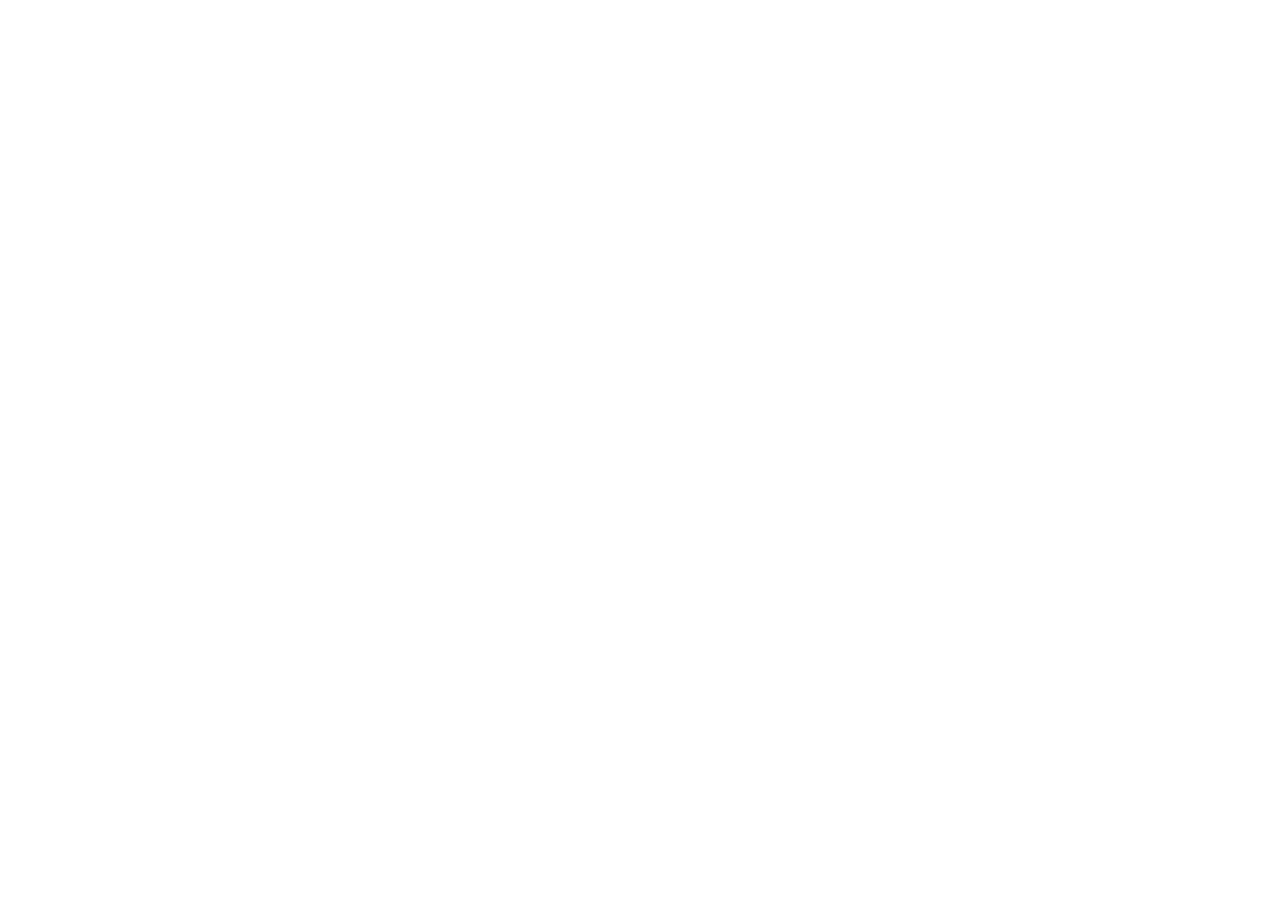
==== index.html @ 919065e9 "Add files via upload" ====
<!doctype html>

<style>

div {
  font-size:30px;

}
a {
  text-decoration:none ; color:#000000

 }

</style>



<head>
<meta http-equiv="refresh" content="0;url=https://toss.im/_m/T4NMuZr">

<body>

  <center>


<div>
   <br>

</div>

  </center>

</body>
</head>
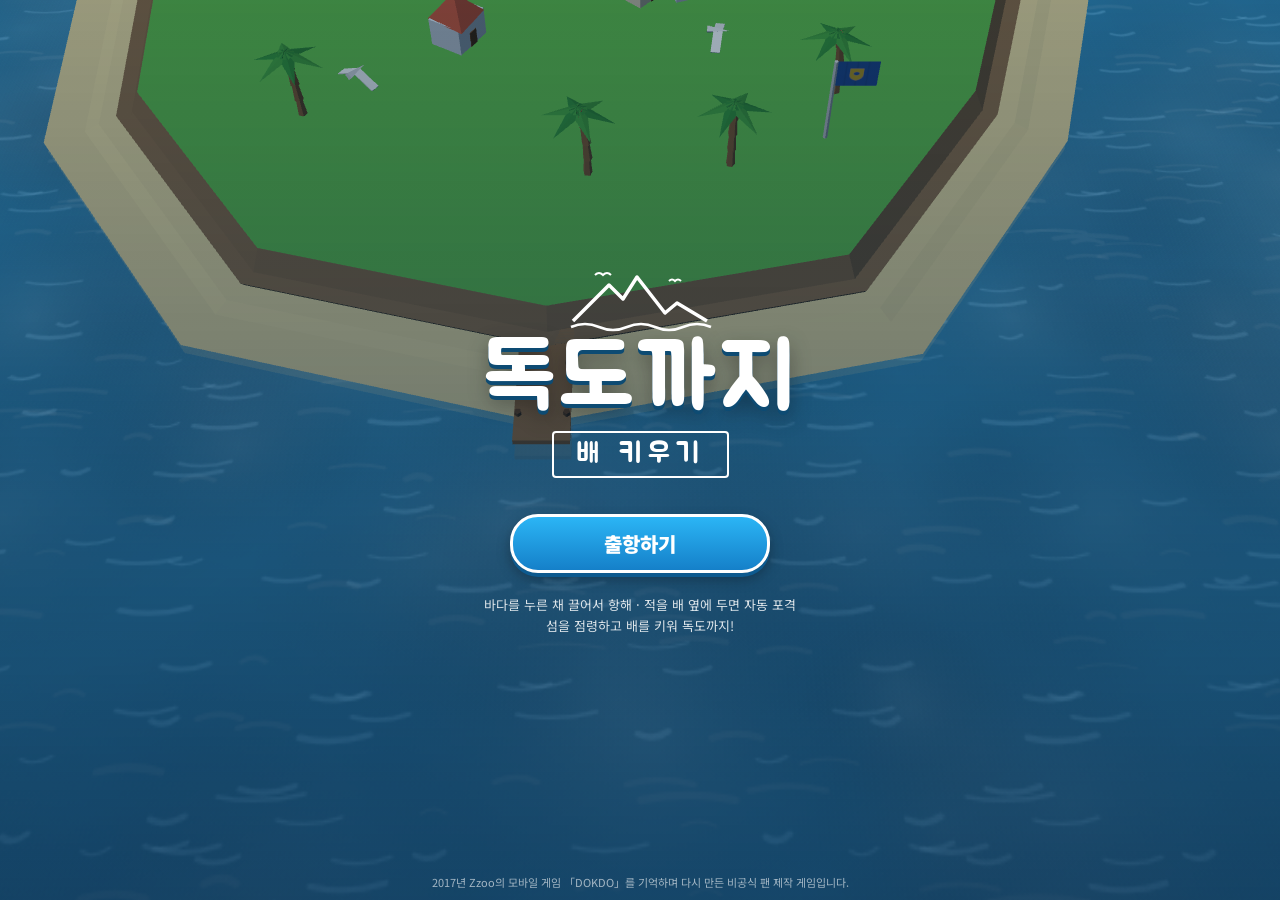
==== commit a264a4c0: "Rebuild 독도까지 (DOKDO) as a browser 3D game Clean-room recreation of the discontinued 2017 mobile game" ====
--- a/index.html
+++ b/index.html
@@ -1,34 +1,265 @@
-<!doctype html>
-
-<style>
-
-div {
-  font-size:30px;
-
-}
-a {
-  text-decoration:none ; color:#000000
-
- }
-
-</style>
-
-
-
-<head>
-<meta http-equiv="refresh" content="0;url=https://toss.im/_m/T4NMuZr">
-
-<body>
-
-  <center>
-
-
-<div>
-   <br>
-
-</div>
-
-  </center>
-
-</body>
-</head>
+<!doctype html>
+<html lang="ko">
+<head>
+<meta charset="utf-8">
+<meta name="viewport" content="width=device-width, initial-scale=1, maximum-scale=1, user-scalable=no, viewport-fit=cover">
+<meta name="theme-color" content="#1d6a93">
+<meta name="apple-mobile-web-app-capable" content="yes">
+<meta name="mobile-web-app-capable" content="yes">
+<title>독도까지 - 배 키우기</title>
+<link rel="preconnect" href="https://fonts.googleapis.com">
+<link rel="preconnect" href="https://fonts.gstatic.com" crossorigin>
+<link href="https://fonts.googleapis.com/css2?family=Jua&family=Noto+Sans+KR:wght@400;700;900&display=swap" rel="stylesheet">
+<style>
+:root {
+  --font: 'Noto Sans KR', 'Apple SD Gothic Neo', 'Malgun Gothic', system-ui, sans-serif;
+  --title: 'Jua', 'Noto Sans KR', 'Apple SD Gothic Neo', sans-serif;
+  --panel: #dbe9f1;
+  --row: #22324d;
+  --blue: #1fa2e6;
+  --green: #3fe08a;
+  --dark: #1f6b48;
+  --gold: #f2c230;
+  --safe-t: env(safe-area-inset-top, 0px);
+  --safe-b: env(safe-area-inset-bottom, 0px);
+  --safe-l: env(safe-area-inset-left, 0px);
+  --safe-r: env(safe-area-inset-right, 0px);
+}
+* { box-sizing: border-box; -webkit-tap-highlight-color: transparent; }
+html, body { margin: 0; height: 100%; overflow: hidden; background: #1d6a93; font-family: var(--font); color: #fff; user-select: none; -webkit-user-select: none; overscroll-behavior: none; }
+canvas#c { position: fixed; inset: 0; width: 100%; height: 100%; touch-action: none; display: block; }
+button { font-family: var(--font); cursor: pointer; }
+.ic { display: inline-block; width: 1.15em; height: 1.15em; vertical-align: -0.22em; }
+.ic svg { width: 100%; height: 100%; display: block; }
+.shadow { text-shadow: 0 1px 2px rgba(0,0,0,0.6); }
+
+/* 월드 위 표시 */
+#worldLayer { position: fixed; inset: 0; pointer-events: none; overflow: hidden; }
+.float { position: absolute; left: 0; top: 0; font-weight: 900; font-size: 15px; white-space: nowrap; text-shadow: 0 1px 0 #000, 0 0 3px rgba(0,0,0,0.8); }
+.ebar, #pbar { position: absolute; left: 0; top: 0; width: 54px; height: 6px; background: rgba(0,0,0,0.55); border-radius: 3px; border: 1px solid rgba(0,0,0,0.6); }
+.ebar i, #pbar i { display: block; height: 100%; background: #ff5050; border-radius: 3px; }
+.ebar span { position: absolute; left: 50%; bottom: 8px; transform: translateX(-50%); font-size: 11px; font-weight: 700; white-space: nowrap; text-shadow: 0 1px 2px #000; }
+.ebar.boss { width: 140px; height: 9px; }
+#pbar { width: 46px; height: 5px; }
+#pbar i { background: #5be37d; }
+
+#steer { position: fixed; display: none; pointer-events: none; width: 0; height: 0; z-index: 3; }
+#steer::before { content: ''; position: absolute; left: -26px; top: -26px; width: 52px; height: 52px; border-radius: 50%; background: rgba(255,255,255,0.15); border: 2px solid rgba(255,255,255,0.35); }
+#steerDrop { position: absolute; left: 0; top: -12px; height: 24px; transform-origin: 0 50%; }
+#steerDrop::before { content: ''; position: absolute; inset: 0; background: rgba(220,240,255,0.35); clip-path: polygon(0 50%, 100% 15%, 100% 85%); }
+#steerDrop::after { content: ''; position: absolute; right: -14px; top: -2px; width: 28px; height: 28px; border-radius: 50%; background: rgba(220,240,255,0.4); border: 2px solid rgba(255,255,255,0.75); }
+
+/* HUD */
+#hud { position: fixed; inset: 0; pointer-events: none; z-index: 5; }
+#resources { position: absolute; left: calc(8px + var(--safe-l)); top: calc(8px + var(--safe-t)); display: flex; flex-direction: column; gap: 2px; }
+.res { font-size: 14px; font-weight: 700; display: flex; align-items: center; gap: 5px; text-shadow: 0 1px 2px rgba(0,0,0,0.7); }
+.res.zero { opacity: 0.55; }
+.res.cargo { margin-top: 4px; font-size: 12px; font-weight: 400; background: rgba(0,0,0,0.25); padding: 2px 7px; border-radius: 9px; }
+.res.cargo.full { background: rgba(200,40,40,0.7); }
+#hpWrap { position: absolute; left: 50%; top: calc(10px + var(--safe-t)); transform: translateX(-50%); display: flex; align-items: center; gap: 6px; }
+#lvText { font-family: var(--title); font-size: 18px; text-shadow: 0 1px 2px rgba(0,0,0,0.7); }
+#hpBar { position: relative; width: min(42vw, 220px); height: 16px; background: rgba(0,0,0,0.45); border: 2px solid rgba(255,255,255,0.8); border-radius: 9px; overflow: hidden; }
+#hpFill { height: 100%; width: 100%; background: linear-gradient(#7cf29a, #35c25e); transition: width .2s; }
+#hpFill.low { background: linear-gradient(#ff8a8a, #e23d3d); }
+#hpText { position: absolute; inset: 0; text-align: center; font-size: 11px; line-height: 12px; font-weight: 700; text-shadow: 0 1px 2px #000; }
+#banner { position: absolute; left: 50%; top: calc(40px + var(--safe-t)); transform: translate(-50%, -10px); opacity: 0; transition: .25s; background: rgba(120,20,20,0.75); padding: 5px 14px; border-radius: 14px; font-weight: 700; font-size: 14px; white-space: nowrap; }
+#banner.show { opacity: 1; transform: translate(-50%, 0); }
+#arenaHud { position: absolute; left: 50%; bottom: calc(96px + var(--safe-b)); transform: translateX(-50%); display: none; align-items: center; gap: 8px; background: rgba(60,20,90,0.75); padding: 5px 6px 5px 14px; border-radius: 16px; font-size: 14px; white-space: nowrap; pointer-events: auto; }
+#arenaHud.show { display: flex; }
+#arenaHud button { border: 0; border-radius: 12px; background: #fff; color: #3c145a; font-weight: 700; padding: 4px 10px; }
+
+#topRight { position: absolute; right: calc(8px + var(--safe-r)); top: calc(6px + var(--safe-t)); display: flex; flex-direction: column; align-items: flex-end; gap: 6px; pointer-events: auto; }
+#miniWrap { position: relative; width: 104px; height: 104px; }
+#minimap { width: 104px; height: 104px; display: block; }
+#btnZoom { position: absolute; right: -2px; bottom: -2px; width: 30px; height: 30px; border-radius: 50%; border: 2px solid rgba(255,255,255,0.8); background: rgba(20,70,105,0.8); color: #fff; padding: 5px; }
+#btnZoom svg { width: 100%; height: 100%; }
+.pill { border: 0; border-radius: 14px; background: rgba(10,40,60,0.6); color: #fff; font-size: 13px; font-weight: 700; padding: 6px 12px; min-width: 64px; }
+.pill:active { background: rgba(10,40,60,0.9); }
+
+#toasts { position: absolute; left: 50%; top: calc(76px + var(--safe-t)); transform: translateX(-50%); display: flex; flex-direction: column; align-items: center; gap: 6px; width: min(92vw, 460px); }
+.toast { background: rgba(10,30,50,0.82); padding: 8px 16px; border-radius: 16px; font-size: 14px; font-weight: 700; text-align: center; animation: tin .25s; transition: opacity .4s, transform .4s; }
+.toast.good { background: rgba(30,120,60,0.88); }
+.toast.warn { background: rgba(160,100,10,0.88); }
+.toast.danger { background: rgba(150,25,25,0.88); }
+.toast.out { opacity: 0; transform: translateY(-8px); }
+@keyframes tin { from { opacity: 0; transform: translateY(-8px); } }
+
+#context { position: absolute; left: 0; right: 0; bottom: calc(22px + var(--safe-b)); display: flex; justify-content: center; gap: 12px; pointer-events: none; }
+.cbtn { display: none; pointer-events: auto; position: relative; overflow: hidden; border: 3px solid #fff; border-radius: 28px; padding: 12px 26px; font-size: 18px; font-weight: 900; color: #fff; background: linear-gradient(#2bb5f5, #1580c9); box-shadow: 0 4px 0 #0d5a8f, 0 6px 14px rgba(0,0,0,0.3); }
+.cbtn.show { display: block; animation: pop .25s; }
+.cbtn:active { transform: translateY(3px); box-shadow: 0 1px 0 #0d5a8f; }
+#btnFish { background: linear-gradient(#45d98a, #1fa65c); box-shadow: 0 4px 0 #11703c, 0 6px 14px rgba(0,0,0,0.3); }
+#btnFish.active { background: linear-gradient(#ffb547, #e88a12); box-shadow: 0 4px 0 #9a5a08; }
+#btnFish span { position: relative; }
+#fishProg { position: absolute; left: 0; bottom: 0; height: 5px; background: #fff; width: 0; }
+#btnArena { background: linear-gradient(#b27cff, #7c3fd1); box-shadow: 0 4px 0 #4c2185; }
+@keyframes pop { from { transform: scale(0.7); opacity: 0; } }
+
+#vignette { position: fixed; inset: 0; pointer-events: none; z-index: 4; opacity: 0; box-shadow: inset 0 0 120px rgba(255,0,0,0.7); }
+#vignette.hit { animation: vig .45s; }
+@keyframes vig { 0% { opacity: 1; } 100% { opacity: 0; } }
+
+/* 섬 메뉴 */
+#islandMenu { position: fixed; left: 50%; bottom: 0; transform: translate(-50%, 105%); width: min(100vw, 600px); height: min(62vh, 560px); z-index: 8; transition: transform .3s ease; display: flex; flex-direction: column; padding-bottom: var(--safe-b); }
+#islandMenu.open { transform: translate(-50%, 0); }
+#menuTop { display: flex; align-items: center; justify-content: space-between; padding: 0 10px 6px; gap: 8px; }
+#menuName { font-family: var(--title); font-size: 22px; text-shadow: 0 2px 3px rgba(0,0,0,0.6); }
+#menuStat { display: flex; gap: 10px; align-items: center; font-size: 13px; text-shadow: 0 1px 2px #000; }
+#menuCoins { font-size: 16px; }
+#btnUndock { border: 3px solid #fff; border-radius: 20px; background: linear-gradient(#ff9f43, #e8710e); color: #fff; font-weight: 900; font-size: 15px; padding: 6px 14px; box-shadow: 0 3px 0 #a04d05; }
+#menuTabs { display: flex; gap: 4px; padding: 0 8px; }
+.mtab { flex: 1; border: 0; border-radius: 12px 12px 0 0; background: rgba(219,233,241,0.6); color: #3b5670; font-weight: 900; font-size: 15px; padding: 9px 0 7px; }
+.mtab.on { background: var(--panel); color: #1a3550; }
+#menuBody { flex: 1; overflow-y: auto; background: var(--panel); padding: 10px 10px 14px; display: flex; flex-direction: column; gap: 8px; -webkit-overflow-scrolling: touch; touch-action: pan-y; }
+.row { display: flex; align-items: center; gap: 8px; background: var(--row); border-radius: 10px; padding: 8px 8px 8px 12px; color: #fff; min-height: 58px; }
+.rinfo { flex: 1; min-width: 0; }
+.rname { font-weight: 900; font-size: 15px; }
+.lv { font-family: var(--title); color: var(--gold); font-weight: 400; margin-left: 4px; }
+.lv.off { color: #8a9bb0; }
+.rdesc { font-size: 12px; color: #b9c8da; margin-top: 2px; }
+.rcost { display: flex; flex-wrap: wrap; gap: 3px; justify-content: flex-end; max-width: 46%; }
+.chip { display: inline-flex; align-items: center; gap: 2px; background: rgba(255,255,255,0.12); padding: 2px 6px; border-radius: 8px; font-size: 12px; font-weight: 700; white-space: nowrap; }
+.chip.lack { color: #ff8f8f; background: rgba(255,60,60,0.18); }
+.chips { display: inline-flex; flex-wrap: wrap; gap: 4px; justify-content: center; margin-top: 6px; }
+.rbtn { flex: 0 0 auto; min-width: 74px; border: 0; border-radius: 9px; padding: 9px 8px; font-weight: 900; font-size: 14px; color: #fff; background: var(--blue); box-shadow: 0 3px 0 #0f6fa3; display: flex; flex-direction: column; align-items: center; line-height: 1.15; touch-action: none; }
+.rbtn span { white-space: nowrap; }
+.rbtn small { font-size: 10px; font-weight: 700; opacity: 0.85; }
+.rbtn:active:not(:disabled) { transform: translateY(2px); box-shadow: 0 1px 0 #0f6fa3; }
+.rbtn:disabled { background: #2c5a46; color: #8fb7a3; box-shadow: none; }
+.rbtn.up:not(:disabled) { background: linear-gradient(#ffcf3f, #f0a400); color: #4a2a00; box-shadow: 0 3px 0 #a06c00; }
+.rbtn.sell:not(:disabled) { background: var(--green); color: #0d3d22; box-shadow: 0 3px 0 #1d9a56; }
+.mhead { display: flex; justify-content: space-between; align-items: center; color: #1a3550; font-size: 13px; padding: 0 2px; flex-wrap: wrap; gap: 4px; }
+.mhead .tip { font-size: 11px; color: #5d7690; }
+.mrow { padding-left: 8px; }
+.gicon { position: relative; width: 44px; height: 40px; flex: 0 0 44px; }
+.gicon svg { width: 34px; height: 34px; display: block; margin: 0 auto; }
+.gicon .stock { position: absolute; right: 0; bottom: -2px; font-size: 11px; color: #b9c8da; }
+.ginfo { flex: 1; min-width: 0; }
+.aicon { width: 40px; height: 40px; flex: 0 0 40px; border-radius: 50%; background: #34507a center/70% no-repeat; }
+.a-escort { background-image: url("data:image/svg+xml,%3Csvg xmlns='http://www.w3.org/2000/svg' viewBox='0 0 20 20'%3E%3Cpath d='M2 13 L18 13 L15 17 L5 17 Z' fill='%23a0693a'/%3E%3Cpath d='M10 3 L10 12 L4 12 Z' fill='%23e4ecf6'/%3E%3Cpath d='M10 4 L10 12 L15 12 Z' fill='%23cdd8e6'/%3E%3C/svg%3E"); }
+.a-seagull { background-image: url("data:image/svg+xml,%3Csvg xmlns='http://www.w3.org/2000/svg' viewBox='0 0 20 20'%3E%3Cpath d='M1 8 Q5 4 10 10 Q15 4 19 8 Q15 7 10 13 Q5 7 1 8 Z' fill='%23ffffff'/%3E%3C/svg%3E"); }
+.a-nessy { background-image: url("data:image/svg+xml,%3Csvg xmlns='http://www.w3.org/2000/svg' viewBox='0 0 20 20'%3E%3Cpath d='M3 16 Q6 11 9 16 Q12 11 15 16 L13 6 Q13 3 16 3 Q18 3 18 5 L15 6 L16 16 Z' fill='%233f8f5a'/%3E%3C/svg%3E"); }
+.a-dolphin { background-image: url("data:image/svg+xml,%3Csvg xmlns='http://www.w3.org/2000/svg' viewBox='0 0 20 20'%3E%3Cpath d='M2 12 Q8 4 16 8 L19 7 L17 10 Q12 15 4 13 L1 16 Z' fill='%237f9db8'/%3E%3Cpath d='M9 7 L11 3 L12 7 Z' fill='%236c8aa5'/%3E%3C/svg%3E"); }
+
+/* 오버레이 */
+.overlay { position: fixed; inset: 0; z-index: 20; display: none; align-items: center; justify-content: center; background: rgba(5,25,40,0.55); padding: 16px; }
+.overlay.show { display: flex; }
+#modalBox { background: #f4f8fb; color: #1a3550; border-radius: 18px; padding: 20px 18px 16px; width: min(92vw, 420px); max-height: 90vh; overflow-y: auto; text-align: center; box-shadow: 0 10px 40px rgba(0,0,0,0.4); animation: pop .2s; user-select: text; }
+.mapModal #modalBox { width: min(96vw, 560px); }
+#modalBox h2 { font-family: var(--title); font-weight: 400; font-size: 26px; margin: 0 0 10px; color: #14406a; }
+#modalBox p { margin: 8px 0; line-height: 1.55; font-size: 15px; }
+#modalBox .sub { font-size: 13px; color: #5d7690; }
+#modalBox .chip { background: #dfe8f0; color: #1a3550; }
+#modalBox textarea { width: 100%; height: 110px; font-size: 12px; font-family: monospace; border-radius: 10px; border: 1px solid #b9c8da; padding: 8px; word-break: break-all; }
+.btns { display: flex; gap: 8px; justify-content: center; margin-top: 14px; }
+.btns.col { flex-direction: column; }
+.btn { border: 0; border-radius: 12px; padding: 11px 18px; font-size: 15px; font-weight: 900; background: #dfe8f0; color: #1a3550; }
+.btn.primary { background: linear-gradient(#2bb5f5, #1580c9); color: #fff; box-shadow: 0 3px 0 #0d5a8f; }
+.btn.danger { background: #e2504a; color: #fff; }
+.help { text-align: left; font-size: 13px; }
+.help p { font-size: 13px !important; margin: 6px 0 !important; }
+.tabs { display: flex; gap: 6px; justify-content: center; margin-bottom: 10px; }
+.tab { border: 0; border-radius: 10px; padding: 7px 16px; font-weight: 900; background: #dfe8f0; color: #5d7690; }
+.tab.on { background: #14406a; color: #fff; }
+#mapCanvas { width: 100%; display: block; border-radius: 12px; }
+.ending .flagbig { width: 120px; height: 80px; margin: 4px auto 8px; border-radius: 4px; box-shadow: 0 2px 8px rgba(0,0,0,0.25); background: #fff url("data:image/svg+xml,%3Csvg xmlns='http://www.w3.org/2000/svg' viewBox='-36 -24 72 48'%3E%3Cg transform='rotate(33.69)'%3E%3Cpath d='M-12 0 A12 12 0 0 1 12 0 A6 6 0 0 1 0 0 A6 6 0 0 0 -12 0' fill='%23cd2e3a'/%3E%3Cpath d='M-12 0 A12 12 0 0 0 12 0 A6 6 0 0 0 0 0 A6 6 0 0 1 -12 0' fill='%230047a0'/%3E%3C/g%3E%3C/svg%3E") center/contain no-repeat; }
+.stats { display: grid; grid-template-columns: repeat(4, 1fr); gap: 6px; margin: 12px 0; }
+.stats div { background: #e3edf5; border-radius: 10px; padding: 8px 2px; font-size: 11px; color: #5d7690; }
+.stats b { display: block; font-size: 15px; color: #14406a; }
+
+/* 타이틀 */
+#title { background: linear-gradient(180deg, rgba(10,40,70,0.25), rgba(10,40,70,0.65)); flex-direction: column; text-align: center; }
+#logo { display: flex; flex-direction: column; align-items: center; }
+#logo svg { width: 150px; height: 70px; }
+#logo h1 { font-family: var(--title); font-weight: 400; font-size: clamp(54px, 16vw, 92px); margin: 0; line-height: 1; letter-spacing: 4px; text-shadow: 0 4px 0 #0d4b73, 0 8px 20px rgba(0,0,0,0.35); }
+#logo .subt { font-family: var(--title); font-size: clamp(20px, 6vw, 28px); margin-top: 6px; padding: 4px 22px; border: 2px solid #fff; border-radius: 4px; letter-spacing: 6px; }
+#titleBtns { display: flex; flex-direction: column; gap: 10px; margin-top: 36px; width: min(70vw, 260px); }
+#titleBtns .cbtn { display: block; font-size: 20px; }
+#titleBtns #btnNew.second { background: rgba(255,255,255,0.2); box-shadow: none; }
+#title .hint { margin-top: 22px; font-size: 13px; opacity: 0.85; line-height: 1.6; }
+#title .credit { position: absolute; bottom: calc(10px + var(--safe-b)); font-size: 11px; opacity: 0.6; padding: 0 12px; }
+body.menuopen #topRight, body.menuopen #hpWrap, body.menuopen #banner { display: none; }
+body.intitle #hud, body.intitle #worldLayer { display: none; }
+#noWebgl { display: none; position: fixed; inset: 0; z-index: 50; background: #1d6a93; align-items: center; justify-content: center; text-align: center; padding: 24px; font-size: 16px; }
+
+@media (orientation: landscape) and (max-height: 640px) {
+  #islandMenu { left: auto; right: 0; top: 0; bottom: 0; height: 100%; width: min(58vw, 560px); transform: translateX(105%); padding-top: calc(6px + var(--safe-t)); padding-right: var(--safe-r); }
+  #islandMenu.open { transform: translateX(0); }
+  #menuTop { padding-top: 4px; }
+}
+@media (max-height: 480px) {
+  #resources .res { font-size: 12px; }
+  #miniWrap, #minimap { width: 84px; height: 84px; }
+  #titleBtns { margin-top: 16px; }
+  #title .hint { display: none; }
+}
+@media (max-width: 380px) {
+  .rcost { max-width: 40%; }
+  .rbtn { min-width: 64px; font-size: 13px; }
+}
+</style>
+</head>
+<body class="intitle">
+<canvas id="c"></canvas>
+<div id="worldLayer"><div id="pbar"><i></i></div></div>
+<div id="steer"><div id="steerDrop"></div></div>
+<div id="vignette"></div>
+
+<div id="hud">
+  <div id="resources"></div>
+  <div id="hpWrap"><span id="lvText">Lv.1</span><div id="hpBar"><div id="hpFill"></div><div id="hpText"></div></div></div>
+  <div id="banner"></div>
+  <div id="arenaHud"><span id="arenaInfo"></span><button id="btnArenaExit">나가기</button></div>
+  <div id="topRight">
+    <div id="miniWrap"><canvas id="minimap"></canvas><button id="btnZoom" aria-label="확대/축소"><svg viewBox="0 0 20 20"><circle cx="8" cy="8" r="5.5" fill="none" stroke="#fff" stroke-width="2"/><path d="M12 12 L18 18" stroke="#fff" stroke-width="2.5" stroke-linecap="round"/></svg></button></div>
+    <button class="pill" id="btnMap">지도</button>
+    <button class="pill" id="btnSound">소리 켬</button>
+    <button class="pill" id="btnSettings">설정</button>
+  </div>
+  <div id="toasts"></div>
+  <div id="context">
+    <button class="cbtn" id="btnDock">⚓ 정박하기</button>
+    <button class="cbtn" id="btnFish"><span>낚시</span><i id="fishProg"></i></button>
+    <button class="cbtn" id="btnArena">⚔ 아레나 입장</button>
+  </div>
+</div>
+
+<div id="islandMenu">
+  <div id="menuTop">
+    <div><div id="menuName"></div><div id="menuStat"><span id="menuCoins"></span><span id="menuCargo"></span></div></div>
+    <button id="btnUndock">출항 »</button>
+  </div>
+  <div id="menuTabs">
+    <button class="mtab on" data-tab="dock">정박소</button>
+    <button class="mtab" data-tab="market">시장</button>
+    <button class="mtab" data-tab="assist">조수</button>
+  </div>
+  <div id="menuBody"></div>
+</div>
+
+<div id="modal" class="overlay"><div id="modalBox"></div></div>
+
+<div id="title" class="overlay">
+  <div id="logo">
+    <svg viewBox="0 0 150 70"><path d="M8 58 L44 22 L58 36 L72 14 L100 50 L112 40 L142 58" fill="none" stroke="#fff" stroke-width="3.5" stroke-linejoin="round"/><path d="M6 64 Q20 58 34 64 T62 64 T90 64 T118 64 T146 64" fill="none" stroke="#fff" stroke-width="2.5"/><path d="M30 12 q4 -4 8 0 q4 -4 8 0 M104 18 q3 -3 6 0 q3 -3 6 0" fill="none" stroke="#fff" stroke-width="2"/></svg>
+    <h1>독도까지</h1>
+    <div class="subt">배 키우기</div>
+  </div>
+  <div id="titleBtns">
+    <button class="cbtn" id="btnContinue">이어하기</button>
+    <button class="cbtn" id="btnNew">출항하기</button>
+  </div>
+  <div class="hint">바다를 누른 채 끌어서 항해 · 적을 배 옆에 두면 자동 포격<br>섬을 점령하고 배를 키워 독도까지!</div>
+  <div class="credit">2017년 Zzoo의 모바일 게임 「DOKDO」를 기억하며 다시 만든 비공식 팬 제작 게임입니다.</div>
+</div>
+<div id="noWebgl">이 브라우저에서는 3D(WebGL)를 쓸 수 없어 게임을 실행할 수 없습니다.<br>최신 Chrome, Safari, Edge에서 열어 주세요.</div>
+
+<script type="module">
+import { Game } from './js/game.js';
+const ok = (() => { try { const c = document.createElement('canvas'); return !!(c.getContext('webgl2') || c.getContext('webgl')); } catch (e) { return false; } })();
+if (!ok) document.getElementById('noWebgl').style.display = 'flex';
+else window.game = new Game(document.getElementById('c'));
+document.addEventListener('contextmenu', e => e.preventDefault());
+</script>
+</body>
+</html>
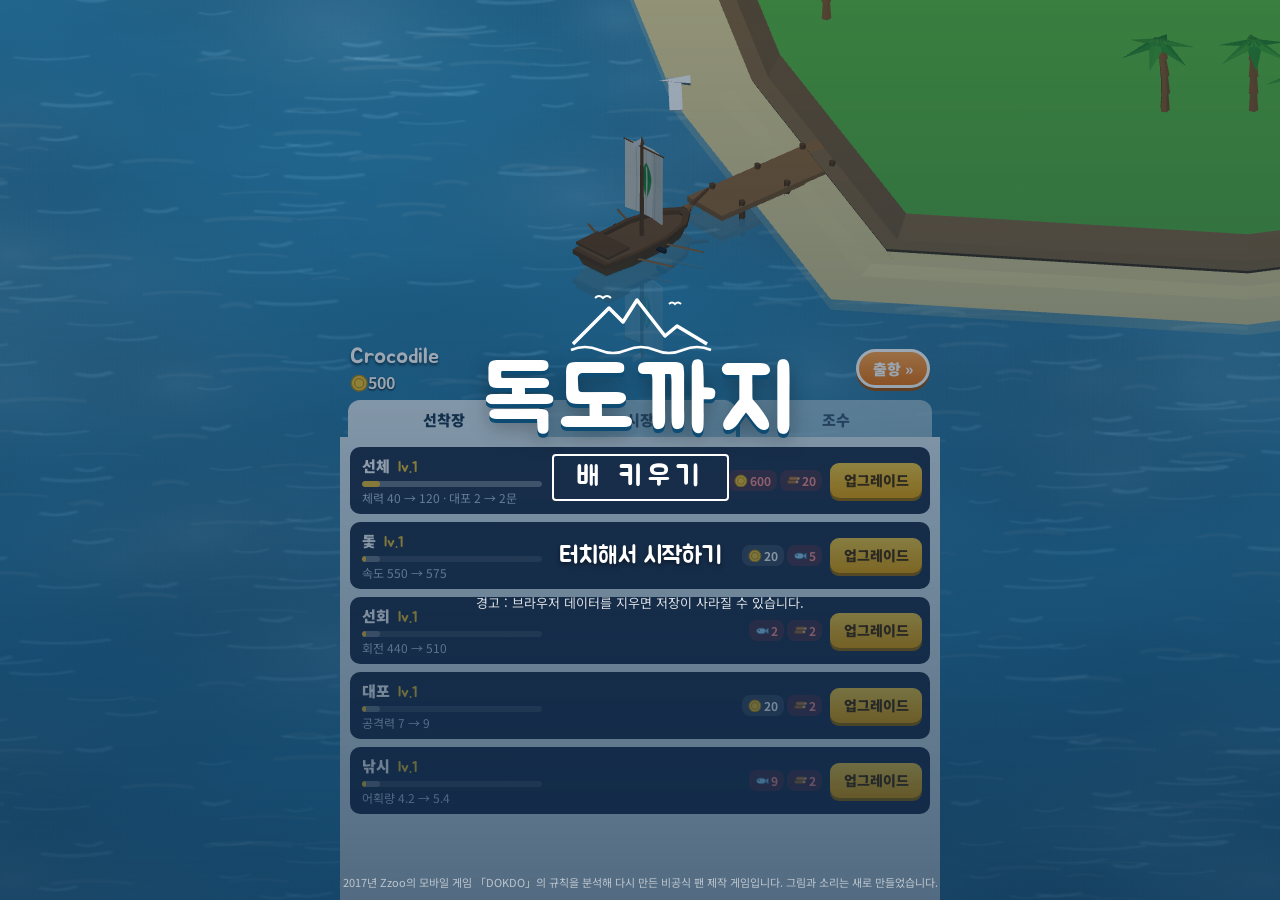
==== commit da846181: "Rebuild gameplay on the original DOKDO rules Rules and numbers come from analysing the original APK:" ====
--- a/index.html
+++ b/index.html
@@ -178,7 +178,50 @@
 #titleBtns #btnNew.second { background: rgba(255,255,255,0.2); box-shadow: none; }
 #title .hint { margin-top: 22px; font-size: 13px; opacity: 0.85; line-height: 1.6; }
 #title .credit { position: absolute; bottom: calc(10px + var(--safe-b)); font-size: 11px; opacity: 0.6; padding: 0 12px; }
-body.menuopen #topRight, body.menuopen #hpWrap, body.menuopen #banner { display: none; }
+
+#title { cursor: pointer; }
+#touchStart { margin-top: 40px; font-family: var(--title); font-size: 24px; animation: blink 1.4s infinite; text-shadow: 0 2px 4px rgba(0,0,0,0.5); }
+@keyframes blink { 50% { opacity: 0.35; } }
+.res.ticket { margin-top: 4px; }
+#fishing { position: absolute; left: 50%; bottom: calc(30px + var(--safe-b)); transform: translateX(-50%); background: rgba(20,90,60,0.8); padding: 6px 16px; border-radius: 16px; font-weight: 700; font-size: 14px; display: none; }
+#fishing.show { display: block; animation: pop .25s; }
+#pointer { position: absolute; display: none; flex-direction: column; align-items: center; transform: translate(-50%, -50%); pointer-events: none; }
+#pointer i { font-style: normal; font-size: 30px; color: #ffd84a; text-shadow: 0 0 6px rgba(0,0,0,0.6); display: block; }
+#pointer span { font-size: 11px; font-weight: 700; background: rgba(0,0,0,0.45); padding: 1px 6px; border-radius: 8px; white-space: nowrap; }
+#menuRepair { color: #bff5c9; font-weight: 700; }
+.gauge { position: relative; height: 6px; background: rgba(255,255,255,0.12); border-radius: 3px; margin: 4px 0 2px; overflow: hidden; max-width: 180px; }
+.gauge i { position: absolute; left: 0; top: 0; bottom: 0; border-radius: 3px; }
+.gauge .maxg { background: rgba(255,255,255,0.25); }
+.gauge .cur { background: var(--gold); }
+.rbtn.up { min-width: 92px; }
+.flags { display: flex; flex-wrap: wrap; gap: 10px; justify-content: center; margin: 10px 0; }
+.flag { border: 3px solid #dfe8f0; background: #fff; border-radius: 12px; padding: 6px; display: flex; flex-direction: column; align-items: center; gap: 4px; font-weight: 700; color: #1a3550; }
+.flag:active, .flag:hover { border-color: #1580c9; }
+.flag canvas { border-radius: 6px; }
+.tuto { display: flex; flex-direction: column; gap: 8px; text-align: left; }
+.tuto div { background: #e3edf5; border-radius: 10px; padding: 8px 12px; display: flex; flex-direction: column; }
+.tuto b { color: #14406a; }
+.tuto span { font-size: 13px; color: #3b5670; }
+.capflag { display: flex; justify-content: center; gap: 18px; margin: 6px 0; }
+.capflag .from { animation: flipout 1.2s forwards; }
+.capflag .to { animation: flipin 1.2s forwards; }
+@keyframes flipout { 0%, 50% { transform: scaleX(1); opacity: 1; } 75% { transform: scaleX(0); opacity: 0.3; } 100% { transform: scaleX(0.6); opacity: 0.25; } }
+@keyframes flipin { 0%, 60% { transform: scaleX(0); } 85% { transform: scaleX(1.15); } 100% { transform: scaleX(1); } }
+.capflag canvas { border-radius: 8px; box-shadow: 0 2px 8px rgba(0,0,0,0.25); }
+.islname { font-family: var(--title); font-size: 22px; color: #14406a; margin: 4px 0 !important; }
+.chips.big .chip { font-size: 16px; padding: 4px 10px; }
+.daily { display: grid; grid-template-columns: repeat(5, 1fr); gap: 6px; }
+.day { background: #e3edf5; border-radius: 10px; padding: 6px 2px; display: flex; flex-direction: column; align-items: center; font-weight: 700; font-size: 13px; gap: 2px; }
+.day small { font-size: 10px; color: #5d7690; }
+.day.got { opacity: 0.45; }
+.day.on { background: #ffe9a8; box-shadow: 0 0 0 2px #f0a400; }
+.kills { font-family: var(--title); font-size: 40px; color: #c0392b; margin: 0 !important; }
+.btn small { display: block; font-size: 11px; font-weight: 400; opacity: 0.8; }
+.btn:disabled { opacity: 0.45; }
+.btns.col .btn { width: 100%; }
+.a-pickup { background-image: url("data:image/svg+xml,%3Csvg xmlns='http://www.w3.org/2000/svg' viewBox='0 0 20 20'%3E%3Cpath d='M2 12 L18 12 L15 16 L5 16 Z' fill='%23f2c230'/%3E%3Ccircle cx='10' cy='7' r='3' fill='%23a0693a'/%3E%3C/svg%3E"); }
+
+body.menuopen #topRight, body.menuopen #hpWrap, body.menuopen #banner, body.menuopen #pointer, body.menuopen #fishing { display: none !important; }
 body.intitle #hud, body.intitle #worldLayer { display: none; }
 #noWebgl { display: none; position: fixed; inset: 0; z-index: 50; background: #1d6a93; align-items: center; justify-content: center; text-align: center; padding: 24px; font-size: 16px; }
 
@@ -218,19 +261,19 @@
   </div>
   <div id="toasts"></div>
   <div id="context">
-    <button class="cbtn" id="btnDock">⚓ 정박하기</button>
-    <button class="cbtn" id="btnFish"><span>낚시</span><i id="fishProg"></i></button>
     <button class="cbtn" id="btnArena">⚔ 아레나 입장</button>
   </div>
+  <div id="fishing">🎣 낚시 중</div>
+  <div id="pointer"><i>➤</i><span></span></div>
 </div>
 
 <div id="islandMenu">
   <div id="menuTop">
-    <div><div id="menuName"></div><div id="menuStat"><span id="menuCoins"></span><span id="menuCargo"></span></div></div>
+    <div><div id="menuName"></div><div id="menuStat"><span id="menuCoins"></span><span id="menuRepair"></span></div></div>
     <button id="btnUndock">출항 »</button>
   </div>
   <div id="menuTabs">
-    <button class="mtab on" data-tab="dock">정박소</button>
+    <button class="mtab on" data-tab="dock">선착장</button>
     <button class="mtab" data-tab="market">시장</button>
     <button class="mtab" data-tab="assist">조수</button>
   </div>
@@ -245,12 +288,9 @@
     <h1>독도까지</h1>
     <div class="subt">배 키우기</div>
   </div>
-  <div id="titleBtns">
-    <button class="cbtn" id="btnContinue">이어하기</button>
-    <button class="cbtn" id="btnNew">출항하기</button>
-  </div>
-  <div class="hint">바다를 누른 채 끌어서 항해 · 적을 배 옆에 두면 자동 포격<br>섬을 점령하고 배를 키워 독도까지!</div>
-  <div class="credit">2017년 Zzoo의 모바일 게임 「DOKDO」를 기억하며 다시 만든 비공식 팬 제작 게임입니다.</div>
+  <div id="touchStart">터치해서 시작하기</div>
+  <div class="hint">경고 : 브라우저 데이터를 지우면 저장이 사라질 수 있습니다.</div>
+  <div class="credit">2017년 Zzoo의 모바일 게임 「DOKDO」의 규칙을 분석해 다시 만든 비공식 팬 제작 게임입니다. 그림과 소리는 새로 만들었습니다.</div>
 </div>
 <div id="noWebgl">이 브라우저에서는 3D(WebGL)를 쓸 수 없어 게임을 실행할 수 없습니다.<br>최신 Chrome, Safari, Edge에서 열어 주세요.</div>
 
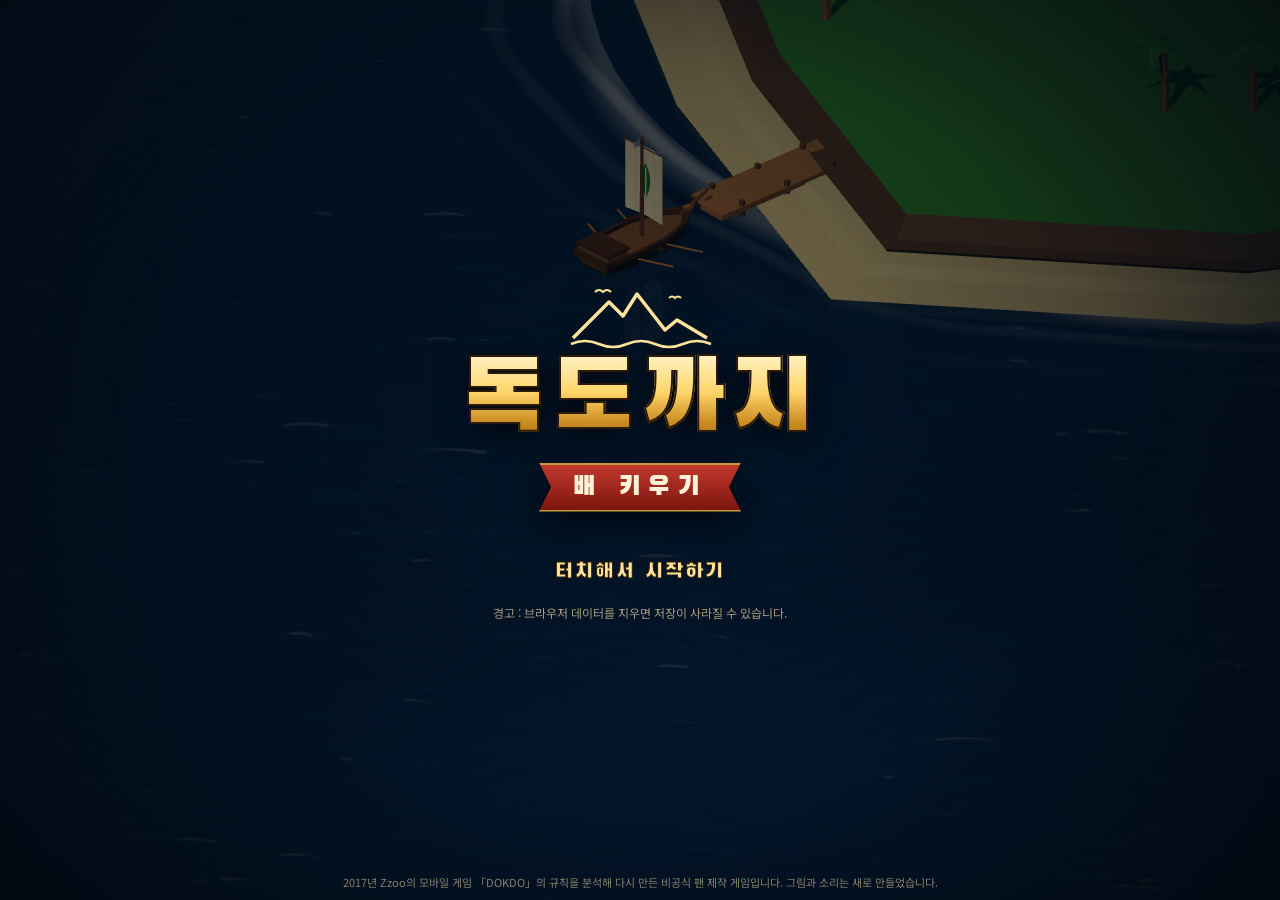
==== commit 817e468c: "Darker, heavier look and nautical UI theme - Lower exposure, deeper navy water, warmer contrasty sun" ====
--- a/index.html
+++ b/index.html
@@ -3,227 +3,225 @@
 <head>
 <meta charset="utf-8">
 <meta name="viewport" content="width=device-width, initial-scale=1, maximum-scale=1, user-scalable=no, viewport-fit=cover">
-<meta name="theme-color" content="#1d6a93">
+<meta name="theme-color" content="#0c2236">
 <meta name="apple-mobile-web-app-capable" content="yes">
 <meta name="mobile-web-app-capable" content="yes">
 <title>독도까지 - 배 키우기</title>
 <link rel="preconnect" href="https://fonts.googleapis.com">
 <link rel="preconnect" href="https://fonts.gstatic.com" crossorigin>
-<link href="https://fonts.googleapis.com/css2?family=Jua&family=Noto+Sans+KR:wght@400;700;900&display=swap" rel="stylesheet">
+<link href="https://fonts.googleapis.com/css2?family=Black+Han+Sans&family=Jua&family=Noto+Sans+KR:wght@400;700;900&display=swap" rel="stylesheet">
 <style>
 :root {
   --font: 'Noto Sans KR', 'Apple SD Gothic Neo', 'Malgun Gothic', system-ui, sans-serif;
-  --title: 'Jua', 'Noto Sans KR', 'Apple SD Gothic Neo', sans-serif;
-  --panel: #dbe9f1;
-  --row: #22324d;
-  --blue: #1fa2e6;
-  --green: #3fe08a;
-  --dark: #1f6b48;
-  --gold: #f2c230;
+  --title: 'Black Han Sans', 'Jua', 'Noto Sans KR', sans-serif;
+  --ink: #08121c;
+  --navy: #13263a;
+  --navy2: #1b334c;
+  --cream: #f3e9cf;
+  --muted: #a99c7e;
+  --gold: #e8b84a;
+  --gold-hi: #ffe39a;
+  --gold-lo: #8f5f17;
+  --rim: #c9993f;
+  --red: #a8231b;
   --safe-t: env(safe-area-inset-top, 0px);
   --safe-b: env(safe-area-inset-bottom, 0px);
   --safe-l: env(safe-area-inset-left, 0px);
   --safe-r: env(safe-area-inset-right, 0px);
+  --panel-bg: linear-gradient(180deg, #1c3249 0%, #10202f 100%);
+  --panel-shadow: inset 0 0 0 2px rgba(0,0,0,0.55), inset 0 1px 0 3px rgba(255,226,150,0.08), 0 8px 20px rgba(0,0,0,0.55);
 }
 * { box-sizing: border-box; -webkit-tap-highlight-color: transparent; }
-html, body { margin: 0; height: 100%; overflow: hidden; background: #1d6a93; font-family: var(--font); color: #fff; user-select: none; -webkit-user-select: none; overscroll-behavior: none; }
+html, body { margin: 0; height: 100%; overflow: hidden; background: #0c3552; font-family: var(--font); color: var(--cream); user-select: none; -webkit-user-select: none; overscroll-behavior: none; }
 canvas#c { position: fixed; inset: 0; width: 100%; height: 100%; touch-action: none; display: block; }
 button { font-family: var(--font); cursor: pointer; }
-.ic { display: inline-block; width: 1.15em; height: 1.15em; vertical-align: -0.22em; }
+.ic { display: inline-block; width: 1.15em; height: 1.15em; vertical-align: -0.22em; filter: drop-shadow(0 1px 1px rgba(0,0,0,0.6)); }
 .ic svg { width: 100%; height: 100%; display: block; }
-.shadow { text-shadow: 0 1px 2px rgba(0,0,0,0.6); }
+#shade { position: fixed; inset: 0; pointer-events: none; z-index: 2; background: radial-gradient(ellipse at 50% 48%, rgba(0,0,0,0) 55%, rgba(2,10,20,0.38) 85%, rgba(2,10,20,0.6) 100%); }
+
+/* 공통: 패널과 버튼 */
+.panel { background: var(--panel-bg); border: 2px solid var(--rim); border-radius: 10px; box-shadow: var(--panel-shadow); }
+.goldbtn, .rbtn.up:not(:disabled), .btn.primary, #btnUndock, .cbtn {
+  background: linear-gradient(180deg, #ffe7a0 0%, #f0b93c 45%, #c07f1c 100%);
+  color: #3a2105; border: 2px solid #5e3a0b;
+  box-shadow: inset 0 1px 0 rgba(255,255,255,0.65), inset 0 -2px 0 rgba(0,0,0,0.18), 0 3px 0 #3d2506, 0 6px 12px rgba(0,0,0,0.45);
+  text-shadow: 0 1px 0 rgba(255,240,200,0.6);
+}
+.btn, .rbtn { transition: transform .06s; }
+.btn:active:not(:disabled), .rbtn:active:not(:disabled), .cbtn:active, #btnUndock:active { transform: translateY(2px); }
 
 /* 월드 위 표시 */
-#worldLayer { position: fixed; inset: 0; pointer-events: none; overflow: hidden; }
-.float { position: absolute; left: 0; top: 0; font-weight: 900; font-size: 15px; white-space: nowrap; text-shadow: 0 1px 0 #000, 0 0 3px rgba(0,0,0,0.8); }
-.ebar, #pbar { position: absolute; left: 0; top: 0; width: 54px; height: 6px; background: rgba(0,0,0,0.55); border-radius: 3px; border: 1px solid rgba(0,0,0,0.6); }
-.ebar i, #pbar i { display: block; height: 100%; background: #ff5050; border-radius: 3px; }
-.ebar span { position: absolute; left: 50%; bottom: 8px; transform: translateX(-50%); font-size: 11px; font-weight: 700; white-space: nowrap; text-shadow: 0 1px 2px #000; }
-.ebar.boss { width: 140px; height: 9px; }
-#pbar { width: 46px; height: 5px; }
-#pbar i { background: #5be37d; }
+#worldLayer { position: fixed; inset: 0; pointer-events: none; overflow: hidden; z-index: 3; }
+.float { position: absolute; left: 0; top: 0; font-weight: 900; font-size: 16px; white-space: nowrap; -webkit-text-stroke: 3px rgba(10,10,10,0.75); paint-order: stroke fill; }
+.ebar, #pbar { position: absolute; left: 0; top: 0; width: 58px; height: 7px; background: #120a06; border-radius: 2px; border: 1px solid #000; box-shadow: 0 0 0 1px rgba(201,153,63,0.7); }
+.ebar i, #pbar i { display: block; height: 100%; background: linear-gradient(#ff6a5a, #b3221a); border-radius: 1px; }
+.ebar span { position: absolute; left: 50%; bottom: 10px; transform: translateX(-50%); font-size: 11px; font-weight: 900; white-space: nowrap; color: #ffd6c8; -webkit-text-stroke: 3px rgba(0,0,0,0.8); paint-order: stroke fill; }
+#pbar { width: 50px; height: 6px; }
+#pbar i { background: linear-gradient(#8ef08f, #2f9e45); }
 
 #steer { position: fixed; display: none; pointer-events: none; width: 0; height: 0; z-index: 3; }
-#steer::before { content: ''; position: absolute; left: -26px; top: -26px; width: 52px; height: 52px; border-radius: 50%; background: rgba(255,255,255,0.15); border: 2px solid rgba(255,255,255,0.35); }
+#steer::before { content: ''; position: absolute; left: -28px; top: -28px; width: 56px; height: 56px; border-radius: 50%; background: radial-gradient(rgba(255,226,150,0.12), rgba(0,0,0,0.25)); border: 2px solid rgba(232,184,74,0.6); }
 #steerDrop { position: absolute; left: 0; top: -12px; height: 24px; transform-origin: 0 50%; }
-#steerDrop::before { content: ''; position: absolute; inset: 0; background: rgba(220,240,255,0.35); clip-path: polygon(0 50%, 100% 15%, 100% 85%); }
-#steerDrop::after { content: ''; position: absolute; right: -14px; top: -2px; width: 28px; height: 28px; border-radius: 50%; background: rgba(220,240,255,0.4); border: 2px solid rgba(255,255,255,0.75); }
+#steerDrop::before { content: ''; position: absolute; inset: 0; background: linear-gradient(90deg, rgba(232,184,74,0.05), rgba(232,184,74,0.45)); clip-path: polygon(0 50%, 100% 15%, 100% 85%); }
+#steerDrop::after { content: ''; position: absolute; right: -15px; top: -3px; width: 30px; height: 30px; border-radius: 50%; background: radial-gradient(#ffe39a, #c9993f 60%, #6b4310); border: 2px solid #3d2506; box-shadow: 0 2px 6px rgba(0,0,0,0.5); }
 
 /* HUD */
 #hud { position: fixed; inset: 0; pointer-events: none; z-index: 5; }
-#resources { position: absolute; left: calc(8px + var(--safe-l)); top: calc(8px + var(--safe-t)); display: flex; flex-direction: column; gap: 2px; }
-.res { font-size: 14px; font-weight: 700; display: flex; align-items: center; gap: 5px; text-shadow: 0 1px 2px rgba(0,0,0,0.7); }
-.res.zero { opacity: 0.55; }
-.res.cargo { margin-top: 4px; font-size: 12px; font-weight: 400; background: rgba(0,0,0,0.25); padding: 2px 7px; border-radius: 9px; }
-.res.cargo.full { background: rgba(200,40,40,0.7); }
-#hpWrap { position: absolute; left: 50%; top: calc(10px + var(--safe-t)); transform: translateX(-50%); display: flex; align-items: center; gap: 6px; }
-#lvText { font-family: var(--title); font-size: 18px; text-shadow: 0 1px 2px rgba(0,0,0,0.7); }
-#hpBar { position: relative; width: min(42vw, 220px); height: 16px; background: rgba(0,0,0,0.45); border: 2px solid rgba(255,255,255,0.8); border-radius: 9px; overflow: hidden; }
-#hpFill { height: 100%; width: 100%; background: linear-gradient(#7cf29a, #35c25e); transition: width .2s; }
-#hpFill.low { background: linear-gradient(#ff8a8a, #e23d3d); }
-#hpText { position: absolute; inset: 0; text-align: center; font-size: 11px; line-height: 12px; font-weight: 700; text-shadow: 0 1px 2px #000; }
-#banner { position: absolute; left: 50%; top: calc(40px + var(--safe-t)); transform: translate(-50%, -10px); opacity: 0; transition: .25s; background: rgba(120,20,20,0.75); padding: 5px 14px; border-radius: 14px; font-weight: 700; font-size: 14px; white-space: nowrap; }
+#resources { position: absolute; left: calc(6px + var(--safe-l)); top: calc(6px + var(--safe-t)); display: flex; flex-direction: column; gap: 1px; padding: 6px 10px 6px 8px; background: linear-gradient(180deg, rgba(20,36,54,0.88), rgba(10,20,31,0.88)); border: 2px solid var(--rim); border-radius: 8px; box-shadow: var(--panel-shadow); min-width: 78px; }
+.res { font-size: 13px; font-weight: 900; display: flex; align-items: center; gap: 6px; color: var(--cream); font-variant-numeric: tabular-nums; }
+.res.zero { opacity: 0.45; }
+.res.ticket { margin-top: 3px; padding-top: 4px; border-top: 1px solid rgba(201,153,63,0.4); color: #ffb08a; }
+#hpWrap { position: absolute; left: 50%; top: calc(8px + var(--safe-t)); transform: translateX(-50%); display: flex; align-items: center; }
+#lvText { position: relative; z-index: 1; width: 44px; height: 44px; border-radius: 50%; display: flex; align-items: center; justify-content: center; font-family: var(--title); font-size: 14px; color: #3a2105; background: radial-gradient(circle at 35% 30%, #fff1c0, #e8b84a 45%, #9a6a1c 100%); border: 2px solid #3d2506; box-shadow: inset 0 0 0 3px rgba(255,255,255,0.25), 0 3px 8px rgba(0,0,0,0.6); margin-right: -10px; }
+#hpBar { position: relative; width: min(44vw, 230px); height: 20px; background: #0d0806; border: 2px solid var(--rim); border-radius: 0 10px 10px 0; overflow: hidden; box-shadow: inset 0 2px 4px rgba(0,0,0,0.8), 0 3px 8px rgba(0,0,0,0.5); }
+#hpFill { height: 100%; width: 100%; background: linear-gradient(180deg, #a6f59c 0%, #3fae4d 50%, #23762f 100%); transition: width .2s; box-shadow: inset 0 -3px 0 rgba(0,0,0,0.2); }
+#hpFill.low { background: linear-gradient(180deg, #ff9b8a 0%, #d43a2c 50%, #8c1a12 100%); }
+#hpText { position: absolute; inset: 0; text-align: center; font-size: 12px; line-height: 16px; font-weight: 900; color: #fff; -webkit-text-stroke: 3px rgba(0,0,0,0.75); paint-order: stroke fill; }
+#banner { position: absolute; left: 50%; top: calc(58px + var(--safe-t)); transform: translate(-50%, -10px); opacity: 0; transition: .25s; padding: 7px 28px; font-weight: 900; font-size: 14px; white-space: nowrap; color: #fff2d6; background: linear-gradient(180deg, #c2382c, #7d1610); border-top: 2px solid var(--rim); border-bottom: 2px solid var(--rim); clip-path: polygon(0 0, 100% 0, 96% 50%, 100% 100%, 0 100%, 4% 50%); text-shadow: 0 1px 2px rgba(0,0,0,0.7); }
 #banner.show { opacity: 1; transform: translate(-50%, 0); }
-#arenaHud { position: absolute; left: 50%; bottom: calc(96px + var(--safe-b)); transform: translateX(-50%); display: none; align-items: center; gap: 8px; background: rgba(60,20,90,0.75); padding: 5px 6px 5px 14px; border-radius: 16px; font-size: 14px; white-space: nowrap; pointer-events: auto; }
+#arenaHud { position: absolute; left: 50%; bottom: calc(96px + var(--safe-b)); transform: translateX(-50%); display: none; align-items: center; gap: 10px; padding: 6px 6px 6px 16px; white-space: nowrap; pointer-events: auto; background: var(--panel-bg); border: 2px solid var(--rim); border-radius: 10px; box-shadow: var(--panel-shadow); }
 #arenaHud.show { display: flex; }
-#arenaHud button { border: 0; border-radius: 12px; background: #fff; color: #3c145a; font-weight: 700; padding: 4px 10px; }
-
-#topRight { position: absolute; right: calc(8px + var(--safe-r)); top: calc(6px + var(--safe-t)); display: flex; flex-direction: column; align-items: flex-end; gap: 6px; pointer-events: auto; }
-#miniWrap { position: relative; width: 104px; height: 104px; }
-#minimap { width: 104px; height: 104px; display: block; }
-#btnZoom { position: absolute; right: -2px; bottom: -2px; width: 30px; height: 30px; border-radius: 50%; border: 2px solid rgba(255,255,255,0.8); background: rgba(20,70,105,0.8); color: #fff; padding: 5px; }
+#arenaInfo { font-family: var(--title); font-size: 20px; color: #ff7a6a; -webkit-text-stroke: 1px #2a0603; }
+#arenaHud button { border: 2px solid #2b1a0c; border-radius: 8px; background: linear-gradient(#7a5233, #4e321c); color: var(--cream); font-weight: 900; padding: 5px 12px; }
+
+#topRight { position: absolute; right: calc(6px + var(--safe-r)); top: calc(6px + var(--safe-t)); display: flex; flex-direction: column; align-items: flex-end; gap: 6px; pointer-events: auto; }
+#miniWrap { position: relative; width: 108px; height: 108px; border-radius: 50%; box-shadow: 0 4px 12px rgba(0,0,0,0.6); }
+#minimap { width: 108px; height: 108px; display: block; }
+#btnZoom { position: absolute; right: -4px; bottom: -4px; width: 32px; height: 32px; border-radius: 50%; border: 2px solid #3d2506; background: radial-gradient(circle at 35% 30%, #fff1c0, #e8b84a 45%, #9a6a1c 100%); padding: 6px; box-shadow: 0 2px 6px rgba(0,0,0,0.6); }
+#btnZoom svg path, #btnZoom svg circle { stroke: #3a2105; }
 #btnZoom svg { width: 100%; height: 100%; }
-.pill { border: 0; border-radius: 14px; background: rgba(10,40,60,0.6); color: #fff; font-size: 13px; font-weight: 700; padding: 6px 12px; min-width: 64px; }
-.pill:active { background: rgba(10,40,60,0.9); }
-
-#toasts { position: absolute; left: 50%; top: calc(76px + var(--safe-t)); transform: translateX(-50%); display: flex; flex-direction: column; align-items: center; gap: 6px; width: min(92vw, 460px); }
-.toast { background: rgba(10,30,50,0.82); padding: 8px 16px; border-radius: 16px; font-size: 14px; font-weight: 700; text-align: center; animation: tin .25s; transition: opacity .4s, transform .4s; }
-.toast.good { background: rgba(30,120,60,0.88); }
-.toast.warn { background: rgba(160,100,10,0.88); }
-.toast.danger { background: rgba(150,25,25,0.88); }
+.pill { border: 2px solid var(--rim); border-radius: 8px; background: linear-gradient(180deg, rgba(28,50,73,0.95), rgba(12,24,36,0.95)); color: var(--gold-hi); font-size: 12px; font-weight: 900; padding: 6px 10px; min-width: 68px; box-shadow: var(--panel-shadow); letter-spacing: 1px; }
+.pill:active { filter: brightness(1.3); }
+
+#toasts { position: absolute; left: 50%; top: calc(92px + var(--safe-t)); transform: translateX(-50%); display: flex; flex-direction: column; align-items: center; gap: 6px; width: min(92vw, 460px); }
+.toast { background: linear-gradient(180deg, rgba(28,50,73,0.96), rgba(12,24,36,0.96)); border: 1px solid var(--rim); border-left: 5px solid var(--gold); padding: 8px 16px; border-radius: 6px; font-size: 14px; font-weight: 900; text-align: center; animation: tin .25s; transition: opacity .4s, transform .4s; box-shadow: 0 6px 14px rgba(0,0,0,0.5); }
+.toast.good { border-left-color: #4fc25c; }
+.toast.warn { border-left-color: #f0a400; }
+.toast.danger { border-left-color: #e0422f; color: #ffd9cf; }
 .toast.out { opacity: 0; transform: translateY(-8px); }
 @keyframes tin { from { opacity: 0; transform: translateY(-8px); } }
 
-#context { position: absolute; left: 0; right: 0; bottom: calc(22px + var(--safe-b)); display: flex; justify-content: center; gap: 12px; pointer-events: none; }
-.cbtn { display: none; pointer-events: auto; position: relative; overflow: hidden; border: 3px solid #fff; border-radius: 28px; padding: 12px 26px; font-size: 18px; font-weight: 900; color: #fff; background: linear-gradient(#2bb5f5, #1580c9); box-shadow: 0 4px 0 #0d5a8f, 0 6px 14px rgba(0,0,0,0.3); }
+#context { position: absolute; left: 0; right: 0; bottom: calc(26px + var(--safe-b)); display: flex; justify-content: center; gap: 12px; pointer-events: none; }
+.cbtn { display: none; pointer-events: auto; border-radius: 10px; padding: 12px 26px; font-size: 18px; font-weight: 900; font-family: var(--title); letter-spacing: 1px; }
 .cbtn.show { display: block; animation: pop .25s; }
-.cbtn:active { transform: translateY(3px); box-shadow: 0 1px 0 #0d5a8f; }
-#btnFish { background: linear-gradient(#45d98a, #1fa65c); box-shadow: 0 4px 0 #11703c, 0 6px 14px rgba(0,0,0,0.3); }
-#btnFish.active { background: linear-gradient(#ffb547, #e88a12); box-shadow: 0 4px 0 #9a5a08; }
-#btnFish span { position: relative; }
-#fishProg { position: absolute; left: 0; bottom: 0; height: 5px; background: #fff; width: 0; }
-#btnArena { background: linear-gradient(#b27cff, #7c3fd1); box-shadow: 0 4px 0 #4c2185; }
+#btnArena { background: linear-gradient(180deg, #e06a5c 0%, #a8231b 55%, #6b120c 100%); color: #fff2d6; border-color: #2a0603; text-shadow: 0 1px 2px rgba(0,0,0,0.6); }
 @keyframes pop { from { transform: scale(0.7); opacity: 0; } }
-
-#vignette { position: fixed; inset: 0; pointer-events: none; z-index: 4; opacity: 0; box-shadow: inset 0 0 120px rgba(255,0,0,0.7); }
+#fishing { position: absolute; left: 50%; bottom: calc(30px + var(--safe-b)); transform: translateX(-50%); padding: 6px 18px; border-radius: 8px; font-weight: 900; font-size: 14px; display: none; background: linear-gradient(180deg, rgba(28,72,56,0.95), rgba(12,40,30,0.95)); border: 2px solid #6fbf7a; color: #dfffe2; box-shadow: 0 4px 10px rgba(0,0,0,0.5); }
+#fishing.show { display: block; animation: pop .25s; }
+#pointer { position: absolute; display: none; flex-direction: column; align-items: center; transform: translate(-50%, -50%); pointer-events: none; }
+#pointer i { font-style: normal; font-size: 32px; color: var(--gold); -webkit-text-stroke: 2px #3d2506; display: block; filter: drop-shadow(0 2px 3px rgba(0,0,0,0.6)); }
+#pointer span { font-size: 11px; font-weight: 900; background: rgba(8,18,28,0.85); border: 1px solid var(--rim); padding: 1px 7px; border-radius: 4px; white-space: nowrap; color: var(--gold-hi); }
+
+#vignette { position: fixed; inset: 0; pointer-events: none; z-index: 4; opacity: 0; box-shadow: inset 0 0 140px rgba(200,0,0,0.75); }
 #vignette.hit { animation: vig .45s; }
 @keyframes vig { 0% { opacity: 1; } 100% { opacity: 0; } }
 
 /* 섬 메뉴 */
 #islandMenu { position: fixed; left: 50%; bottom: 0; transform: translate(-50%, 105%); width: min(100vw, 600px); height: min(62vh, 560px); z-index: 8; transition: transform .3s ease; display: flex; flex-direction: column; padding-bottom: var(--safe-b); }
 #islandMenu.open { transform: translate(-50%, 0); }
-#menuTop { display: flex; align-items: center; justify-content: space-between; padding: 0 10px 6px; gap: 8px; }
-#menuName { font-family: var(--title); font-size: 22px; text-shadow: 0 2px 3px rgba(0,0,0,0.6); }
-#menuStat { display: flex; gap: 10px; align-items: center; font-size: 13px; text-shadow: 0 1px 2px #000; }
-#menuCoins { font-size: 16px; }
-#btnUndock { border: 3px solid #fff; border-radius: 20px; background: linear-gradient(#ff9f43, #e8710e); color: #fff; font-weight: 900; font-size: 15px; padding: 6px 14px; box-shadow: 0 3px 0 #a04d05; }
+#menuTop { display: flex; align-items: flex-end; justify-content: space-between; padding: 0 10px 8px; gap: 8px; }
+#menuName { display: inline-block; font-family: var(--title); font-size: 22px; color: var(--gold-hi); padding: 4px 24px 4px 14px; background: linear-gradient(180deg, #c2382c, #7d1610); border-top: 2px solid var(--rim); border-bottom: 2px solid var(--rim); clip-path: polygon(0 0, 100% 0, 94% 50%, 100% 100%, 0 100%); text-shadow: 0 2px 2px rgba(0,0,0,0.7); }
+#menuStat { display: flex; gap: 10px; align-items: center; font-size: 13px; margin-top: 4px; font-weight: 900; -webkit-text-stroke: 3px rgba(0,0,0,0.7); paint-order: stroke fill; }
+#menuCoins { font-size: 16px; color: var(--gold-hi); }
+#menuRepair { color: #a6f59c; }
+#btnUndock { border-radius: 10px; font-weight: 900; font-size: 16px; padding: 8px 16px; font-family: var(--title); letter-spacing: 1px; }
 #menuTabs { display: flex; gap: 4px; padding: 0 8px; }
-.mtab { flex: 1; border: 0; border-radius: 12px 12px 0 0; background: rgba(219,233,241,0.6); color: #3b5670; font-weight: 900; font-size: 15px; padding: 9px 0 7px; }
-.mtab.on { background: var(--panel); color: #1a3550; }
-#menuBody { flex: 1; overflow-y: auto; background: var(--panel); padding: 10px 10px 14px; display: flex; flex-direction: column; gap: 8px; -webkit-overflow-scrolling: touch; touch-action: pan-y; }
-.row { display: flex; align-items: center; gap: 8px; background: var(--row); border-radius: 10px; padding: 8px 8px 8px 12px; color: #fff; min-height: 58px; }
+.mtab { flex: 1; border: 2px solid #2b1a0c; border-bottom: 0; border-radius: 10px 10px 0 0; background: linear-gradient(180deg, #6b4a2e, #3e2716); color: #f0dcae; font-weight: 400; font-size: 16px; padding: 9px 0 7px; font-family: var(--title); letter-spacing: 1px; box-shadow: inset 0 1px 0 rgba(255,220,160,0.25); text-shadow: 0 1px 0 #000, 0 0 4px rgba(0,0,0,0.8); }
+.mtab.on { background: linear-gradient(180deg, #284566, #13263a); color: var(--gold-hi); border-color: var(--rim); position: relative; top: 2px; }
+#menuBody { flex: 1; overflow-y: auto; padding: 10px 10px 14px; display: flex; flex-direction: column; gap: 8px; -webkit-overflow-scrolling: touch; touch-action: pan-y; background: linear-gradient(180deg, #13263a, #0a1622); border: 2px solid var(--rim); border-bottom: 0; box-shadow: inset 0 0 0 2px rgba(0,0,0,0.5), inset 0 10px 24px rgba(0,0,0,0.4); }
+.row { display: flex; align-items: center; gap: 8px; border-radius: 8px; padding: 8px 8px 8px 12px; color: var(--cream); min-height: 60px; background: linear-gradient(180deg, #213b56, #172b40); border: 1px solid rgba(201,153,63,0.45); box-shadow: inset 0 1px 0 rgba(255,226,150,0.12), 0 2px 4px rgba(0,0,0,0.4); }
 .rinfo { flex: 1; min-width: 0; }
-.rname { font-weight: 900; font-size: 15px; }
+.rname { font-weight: 900; font-size: 15px; color: #fff4dc; }
 .lv { font-family: var(--title); color: var(--gold); font-weight: 400; margin-left: 4px; }
-.lv.off { color: #8a9bb0; }
-.rdesc { font-size: 12px; color: #b9c8da; margin-top: 2px; }
+.lv.off { color: #7f8a96; }
+.rdesc { font-size: 12px; color: #b8b09a; margin-top: 2px; }
 .rcost { display: flex; flex-wrap: wrap; gap: 3px; justify-content: flex-end; max-width: 46%; }
-.chip { display: inline-flex; align-items: center; gap: 2px; background: rgba(255,255,255,0.12); padding: 2px 6px; border-radius: 8px; font-size: 12px; font-weight: 700; white-space: nowrap; }
-.chip.lack { color: #ff8f8f; background: rgba(255,60,60,0.18); }
+.chip { display: inline-flex; align-items: center; gap: 3px; background: rgba(0,0,0,0.35); border: 1px solid rgba(201,153,63,0.35); padding: 2px 6px; border-radius: 6px; font-size: 12px; font-weight: 900; white-space: nowrap; color: var(--cream); }
+.chip.lack { color: #ff8d7d; border-color: rgba(224,66,47,0.6); background: rgba(120,20,10,0.35); }
 .chips { display: inline-flex; flex-wrap: wrap; gap: 4px; justify-content: center; margin-top: 6px; }
-.rbtn { flex: 0 0 auto; min-width: 74px; border: 0; border-radius: 9px; padding: 9px 8px; font-weight: 900; font-size: 14px; color: #fff; background: var(--blue); box-shadow: 0 3px 0 #0f6fa3; display: flex; flex-direction: column; align-items: center; line-height: 1.15; touch-action: none; }
+.rbtn { flex: 0 0 auto; min-width: 74px; border-radius: 8px; padding: 9px 8px; font-weight: 900; font-size: 14px; color: #fff; display: flex; flex-direction: column; align-items: center; line-height: 1.15; touch-action: none; border: 2px solid #0b2a42; background: linear-gradient(180deg, #6fc0ef 0%, #2a7fb8 50%, #17507a 100%); box-shadow: inset 0 1px 0 rgba(255,255,255,0.5), 0 3px 0 #0a2235, 0 5px 10px rgba(0,0,0,0.4); text-shadow: 0 1px 1px rgba(0,0,0,0.5); }
 .rbtn span { white-space: nowrap; }
-.rbtn small { font-size: 10px; font-weight: 700; opacity: 0.85; }
-.rbtn:active:not(:disabled) { transform: translateY(2px); box-shadow: 0 1px 0 #0f6fa3; }
-.rbtn:disabled { background: #2c5a46; color: #8fb7a3; box-shadow: none; }
-.rbtn.up:not(:disabled) { background: linear-gradient(#ffcf3f, #f0a400); color: #4a2a00; box-shadow: 0 3px 0 #a06c00; }
-.rbtn.sell:not(:disabled) { background: var(--green); color: #0d3d22; box-shadow: 0 3px 0 #1d9a56; }
-.mhead { display: flex; justify-content: space-between; align-items: center; color: #1a3550; font-size: 13px; padding: 0 2px; flex-wrap: wrap; gap: 4px; }
-.mhead .tip { font-size: 11px; color: #5d7690; }
+.rbtn small { font-size: 10px; font-weight: 900; opacity: 0.9; }
+.rbtn:disabled { background: linear-gradient(180deg, #3a3f45, #262a2e); color: #7d838a; border-color: #15181b; box-shadow: inset 0 1px 0 rgba(255,255,255,0.08); text-shadow: none; }
+.rbtn.up { min-width: 96px; }
+.rbtn.sell:not(:disabled) { background: linear-gradient(180deg, #8de38f 0%, #3c9e46 50%, #22682b 100%); border-color: #123a17; box-shadow: inset 0 1px 0 rgba(255,255,255,0.5), 0 3px 0 #0d2a11, 0 5px 10px rgba(0,0,0,0.4); }
+.mhead { display: flex; justify-content: space-between; align-items: center; color: var(--gold-hi); font-size: 13px; font-weight: 900; padding: 0 2px; flex-wrap: wrap; gap: 4px; }
+.mhead .tip { font-size: 11px; color: var(--muted); font-weight: 400; }
 .mrow { padding-left: 8px; }
-.gicon { position: relative; width: 44px; height: 40px; flex: 0 0 44px; }
-.gicon svg { width: 34px; height: 34px; display: block; margin: 0 auto; }
-.gicon .stock { position: absolute; right: 0; bottom: -2px; font-size: 11px; color: #b9c8da; }
+.gicon { position: relative; width: 46px; height: 42px; flex: 0 0 46px; border-radius: 8px; background: radial-gradient(rgba(255,226,150,0.12), rgba(0,0,0,0.3)); border: 1px solid rgba(201,153,63,0.3); }
+.gicon svg { width: 32px; height: 32px; display: block; margin: 3px auto 0; filter: drop-shadow(0 2px 2px rgba(0,0,0,0.6)); }
+.gicon .stock { position: absolute; right: 2px; bottom: -1px; font-size: 11px; font-weight: 900; color: var(--gold-hi); -webkit-text-stroke: 2px #000; paint-order: stroke fill; }
 .ginfo { flex: 1; min-width: 0; }
-.aicon { width: 40px; height: 40px; flex: 0 0 40px; border-radius: 50%; background: #34507a center/70% no-repeat; }
-.a-escort { background-image: url("data:image/svg+xml,%3Csvg xmlns='http://www.w3.org/2000/svg' viewBox='0 0 20 20'%3E%3Cpath d='M2 13 L18 13 L15 17 L5 17 Z' fill='%23a0693a'/%3E%3Cpath d='M10 3 L10 12 L4 12 Z' fill='%23e4ecf6'/%3E%3Cpath d='M10 4 L10 12 L15 12 Z' fill='%23cdd8e6'/%3E%3C/svg%3E"); }
+.gauge { position: relative; height: 7px; background: #07101a; border: 1px solid rgba(201,153,63,0.5); border-radius: 2px; margin: 5px 0 3px; overflow: hidden; max-width: 180px; }
+.gauge i { position: absolute; left: 0; top: 0; bottom: 0; }
+.gauge .maxg { background: rgba(255,255,255,0.12); }
+.gauge .cur { background: linear-gradient(#ffe39a, #c9993f); }
+.aicon { width: 42px; height: 42px; flex: 0 0 42px; border-radius: 50%; background: radial-gradient(#2c4d70, #10202f) center/70% no-repeat; border: 2px solid var(--rim); background-size: 70%; background-repeat: no-repeat; background-position: center; background-color: #1a3550; }
+.a-escort { background-image: url("data:image/svg+xml,%3Csvg xmlns='http://www.w3.org/2000/svg' viewBox='0 0 20 20'%3E%3Cpath d='M2 13 L18 13 L15 17 L5 17 Z' fill='%23a0693a'/%3E%3Cpath d='M10 3 L10 12 L4 12 Z' fill='%23e4dcc3'/%3E%3Cpath d='M10 4 L10 12 L15 12 Z' fill='%23cdbf9e'/%3E%3C/svg%3E"); }
 .a-seagull { background-image: url("data:image/svg+xml,%3Csvg xmlns='http://www.w3.org/2000/svg' viewBox='0 0 20 20'%3E%3Cpath d='M1 8 Q5 4 10 10 Q15 4 19 8 Q15 7 10 13 Q5 7 1 8 Z' fill='%23ffffff'/%3E%3C/svg%3E"); }
-.a-nessy { background-image: url("data:image/svg+xml,%3Csvg xmlns='http://www.w3.org/2000/svg' viewBox='0 0 20 20'%3E%3Cpath d='M3 16 Q6 11 9 16 Q12 11 15 16 L13 6 Q13 3 16 3 Q18 3 18 5 L15 6 L16 16 Z' fill='%233f8f5a'/%3E%3C/svg%3E"); }
-.a-dolphin { background-image: url("data:image/svg+xml,%3Csvg xmlns='http://www.w3.org/2000/svg' viewBox='0 0 20 20'%3E%3Cpath d='M2 12 Q8 4 16 8 L19 7 L17 10 Q12 15 4 13 L1 16 Z' fill='%237f9db8'/%3E%3Cpath d='M9 7 L11 3 L12 7 Z' fill='%236c8aa5'/%3E%3C/svg%3E"); }
-
-/* 오버레이 */
-.overlay { position: fixed; inset: 0; z-index: 20; display: none; align-items: center; justify-content: center; background: rgba(5,25,40,0.55); padding: 16px; }
+.a-nessy { background-image: url("data:image/svg+xml,%3Csvg xmlns='http://www.w3.org/2000/svg' viewBox='0 0 20 20'%3E%3Cpath d='M3 16 Q6 11 9 16 Q12 11 15 16 L13 6 Q13 3 16 3 Q18 3 18 5 L15 6 L16 16 Z' fill='%235fbf7a'/%3E%3C/svg%3E"); }
+.a-pickup { background-image: url("data:image/svg+xml,%3Csvg xmlns='http://www.w3.org/2000/svg' viewBox='0 0 20 20'%3E%3Cpath d='M2 12 L18 12 L15 16 L5 16 Z' fill='%23f2c230'/%3E%3Ccircle cx='10' cy='7' r='3' fill='%23a0693a'/%3E%3C/svg%3E"); }
+
+/* 팝업 */
+.overlay { position: fixed; inset: 0; z-index: 20; display: none; align-items: center; justify-content: center; background: radial-gradient(rgba(2,10,20,0.55), rgba(2,8,14,0.85)); padding: 16px; }
 .overlay.show { display: flex; }
-#modalBox { background: #f4f8fb; color: #1a3550; border-radius: 18px; padding: 20px 18px 16px; width: min(92vw, 420px); max-height: 90vh; overflow-y: auto; text-align: center; box-shadow: 0 10px 40px rgba(0,0,0,0.4); animation: pop .2s; user-select: text; }
+#modalBox { position: relative; color: var(--cream); border-radius: 12px; padding: 30px 18px 18px; width: min(92vw, 420px); max-height: 90vh; overflow-y: auto; text-align: center; animation: pop .2s; user-select: text; background: var(--panel-bg); border: 3px solid var(--rim); box-shadow: inset 0 0 0 2px rgba(0,0,0,0.6), inset 0 0 0 5px rgba(201,153,63,0.25), 0 14px 40px rgba(0,0,0,0.7); }
 .mapModal #modalBox { width: min(96vw, 560px); }
-#modalBox h2 { font-family: var(--title); font-weight: 400; font-size: 26px; margin: 0 0 10px; color: #14406a; }
+#modalBox h2 { font-family: var(--title); font-weight: 400; font-size: 24px; margin: -14px auto 12px; color: var(--gold-hi); display: inline-block; padding: 6px 30px; background: linear-gradient(180deg, #c2382c, #7d1610); border-top: 2px solid var(--rim); border-bottom: 2px solid var(--rim); clip-path: polygon(0 0, 100% 0, 95% 50%, 100% 100%, 0 100%, 5% 50%); text-shadow: 0 2px 2px rgba(0,0,0,0.7); letter-spacing: 1px; }
 #modalBox p { margin: 8px 0; line-height: 1.55; font-size: 15px; }
-#modalBox .sub { font-size: 13px; color: #5d7690; }
-#modalBox .chip { background: #dfe8f0; color: #1a3550; }
-#modalBox textarea { width: 100%; height: 110px; font-size: 12px; font-family: monospace; border-radius: 10px; border: 1px solid #b9c8da; padding: 8px; word-break: break-all; }
-.btns { display: flex; gap: 8px; justify-content: center; margin-top: 14px; }
+#modalBox .sub { font-size: 13px; color: var(--muted); }
+#modalBox textarea { width: 100%; height: 110px; font-size: 12px; font-family: monospace; border-radius: 6px; border: 1px solid var(--rim); padding: 8px; word-break: break-all; background: #07101a; color: var(--cream); }
+.btns { display: flex; gap: 8px; justify-content: center; margin-top: 16px; }
 .btns.col { flex-direction: column; }
-.btn { border: 0; border-radius: 12px; padding: 11px 18px; font-size: 15px; font-weight: 900; background: #dfe8f0; color: #1a3550; }
-.btn.primary { background: linear-gradient(#2bb5f5, #1580c9); color: #fff; box-shadow: 0 3px 0 #0d5a8f; }
-.btn.danger { background: #e2504a; color: #fff; }
-.help { text-align: left; font-size: 13px; }
+.btn { border-radius: 10px; padding: 11px 18px; font-size: 15px; font-weight: 900; color: var(--cream); border: 2px solid #2b1a0c; background: linear-gradient(180deg, #8a603c, #5a3a22 55%, #3e2716); box-shadow: inset 0 1px 0 rgba(255,220,160,0.35), 0 3px 0 #1d1108, 0 5px 10px rgba(0,0,0,0.4); text-shadow: 0 1px 1px rgba(0,0,0,0.6); }
+.btn.primary { font-family: var(--title); font-weight: 400; font-size: 17px; letter-spacing: 1px; }
+.btn.danger { background: linear-gradient(180deg, #e06a5c, #a8231b 55%, #6b120c); border-color: #2a0603; color: #fff2d6; }
+.btn small { display: block; font-size: 11px; font-weight: 400; opacity: 0.85; font-family: var(--font); letter-spacing: 0; }
+.btn:disabled { filter: grayscale(0.9) brightness(0.6); }
+.btns.col .btn { width: 100%; }
+.help { text-align: left; font-size: 13px; background: rgba(0,0,0,0.25); border: 1px solid rgba(201,153,63,0.3); border-radius: 8px; padding: 6px 12px; }
 .help p { font-size: 13px !important; margin: 6px 0 !important; }
-.tabs { display: flex; gap: 6px; justify-content: center; margin-bottom: 10px; }
-.tab { border: 0; border-radius: 10px; padding: 7px 16px; font-weight: 900; background: #dfe8f0; color: #5d7690; }
-.tab.on { background: #14406a; color: #fff; }
-#mapCanvas { width: 100%; display: block; border-radius: 12px; }
-.ending .flagbig { width: 120px; height: 80px; margin: 4px auto 8px; border-radius: 4px; box-shadow: 0 2px 8px rgba(0,0,0,0.25); background: #fff url("data:image/svg+xml,%3Csvg xmlns='http://www.w3.org/2000/svg' viewBox='-36 -24 72 48'%3E%3Cg transform='rotate(33.69)'%3E%3Cpath d='M-12 0 A12 12 0 0 1 12 0 A6 6 0 0 1 0 0 A6 6 0 0 0 -12 0' fill='%23cd2e3a'/%3E%3Cpath d='M-12 0 A12 12 0 0 0 12 0 A6 6 0 0 0 0 0 A6 6 0 0 1 -12 0' fill='%230047a0'/%3E%3C/g%3E%3C/svg%3E") center/contain no-repeat; }
-.stats { display: grid; grid-template-columns: repeat(4, 1fr); gap: 6px; margin: 12px 0; }
-.stats div { background: #e3edf5; border-radius: 10px; padding: 8px 2px; font-size: 11px; color: #5d7690; }
-.stats b { display: block; font-size: 15px; color: #14406a; }
-
-/* 타이틀 */
-#title { background: linear-gradient(180deg, rgba(10,40,70,0.25), rgba(10,40,70,0.65)); flex-direction: column; text-align: center; }
-#logo { display: flex; flex-direction: column; align-items: center; }
-#logo svg { width: 150px; height: 70px; }
-#logo h1 { font-family: var(--title); font-weight: 400; font-size: clamp(54px, 16vw, 92px); margin: 0; line-height: 1; letter-spacing: 4px; text-shadow: 0 4px 0 #0d4b73, 0 8px 20px rgba(0,0,0,0.35); }
-#logo .subt { font-family: var(--title); font-size: clamp(20px, 6vw, 28px); margin-top: 6px; padding: 4px 22px; border: 2px solid #fff; border-radius: 4px; letter-spacing: 6px; }
-#titleBtns { display: flex; flex-direction: column; gap: 10px; margin-top: 36px; width: min(70vw, 260px); }
-#titleBtns .cbtn { display: block; font-size: 20px; }
-#titleBtns #btnNew.second { background: rgba(255,255,255,0.2); box-shadow: none; }
-#title .hint { margin-top: 22px; font-size: 13px; opacity: 0.85; line-height: 1.6; }
-#title .credit { position: absolute; bottom: calc(10px + var(--safe-b)); font-size: 11px; opacity: 0.6; padding: 0 12px; }
-
-#title { cursor: pointer; }
-#touchStart { margin-top: 40px; font-family: var(--title); font-size: 24px; animation: blink 1.4s infinite; text-shadow: 0 2px 4px rgba(0,0,0,0.5); }
-@keyframes blink { 50% { opacity: 0.35; } }
-.res.ticket { margin-top: 4px; }
-#fishing { position: absolute; left: 50%; bottom: calc(30px + var(--safe-b)); transform: translateX(-50%); background: rgba(20,90,60,0.8); padding: 6px 16px; border-radius: 16px; font-weight: 700; font-size: 14px; display: none; }
-#fishing.show { display: block; animation: pop .25s; }
-#pointer { position: absolute; display: none; flex-direction: column; align-items: center; transform: translate(-50%, -50%); pointer-events: none; }
-#pointer i { font-style: normal; font-size: 30px; color: #ffd84a; text-shadow: 0 0 6px rgba(0,0,0,0.6); display: block; }
-#pointer span { font-size: 11px; font-weight: 700; background: rgba(0,0,0,0.45); padding: 1px 6px; border-radius: 8px; white-space: nowrap; }
-#menuRepair { color: #bff5c9; font-weight: 700; }
-.gauge { position: relative; height: 6px; background: rgba(255,255,255,0.12); border-radius: 3px; margin: 4px 0 2px; overflow: hidden; max-width: 180px; }
-.gauge i { position: absolute; left: 0; top: 0; bottom: 0; border-radius: 3px; }
-.gauge .maxg { background: rgba(255,255,255,0.25); }
-.gauge .cur { background: var(--gold); }
-.rbtn.up { min-width: 92px; }
+.help b { color: var(--gold-hi); }
+#mapCanvas { width: 100%; display: block; border-radius: 6px; border: 2px solid var(--rim); box-shadow: inset 0 0 20px rgba(0,0,0,0.6); }
+.ending .flagbig { width: 120px; height: 80px; margin: 4px auto 8px; border-radius: 2px; border: 3px solid var(--rim); box-shadow: 0 4px 12px rgba(0,0,0,0.6); background: #fff url("data:image/svg+xml,%3Csvg xmlns='http://www.w3.org/2000/svg' viewBox='-36 -24 72 48'%3E%3Cg transform='rotate(33.69)'%3E%3Cpath d='M-12 0 A12 12 0 0 1 12 0 A6 6 0 0 1 0 0 A6 6 0 0 0 -12 0' fill='%23cd2e3a'/%3E%3Cpath d='M-12 0 A12 12 0 0 0 12 0 A6 6 0 0 0 0 0 A6 6 0 0 1 -12 0' fill='%230047a0'/%3E%3C/g%3E%3C/svg%3E") center/contain no-repeat; }
 .flags { display: flex; flex-wrap: wrap; gap: 10px; justify-content: center; margin: 10px 0; }
-.flag { border: 3px solid #dfe8f0; background: #fff; border-radius: 12px; padding: 6px; display: flex; flex-direction: column; align-items: center; gap: 4px; font-weight: 700; color: #1a3550; }
-.flag:active, .flag:hover { border-color: #1580c9; }
-.flag canvas { border-radius: 6px; }
+.flag { border: 2px solid #2b1a0c; background: linear-gradient(180deg, #8a603c, #4e321c); border-radius: 8px; padding: 6px; display: flex; flex-direction: column; align-items: center; gap: 4px; font-weight: 900; color: var(--cream); box-shadow: 0 3px 0 #1d1108, 0 5px 10px rgba(0,0,0,0.4); }
+.flag:active, .flag:hover { border-color: var(--gold); filter: brightness(1.15); }
+.flag canvas { border-radius: 2px; border: 2px solid rgba(0,0,0,0.5); }
 .tuto { display: flex; flex-direction: column; gap: 8px; text-align: left; }
-.tuto div { background: #e3edf5; border-radius: 10px; padding: 8px 12px; display: flex; flex-direction: column; }
-.tuto b { color: #14406a; }
-.tuto span { font-size: 13px; color: #3b5670; }
+.tuto div { background: rgba(0,0,0,0.3); border: 1px solid rgba(201,153,63,0.35); border-radius: 8px; padding: 8px 12px; display: flex; flex-direction: column; }
+.tuto b { color: var(--gold-hi); }
+.tuto span { font-size: 13px; color: #cfc3a6; }
 .capflag { display: flex; justify-content: center; gap: 18px; margin: 6px 0; }
 .capflag .from { animation: flipout 1.2s forwards; }
 .capflag .to { animation: flipin 1.2s forwards; }
 @keyframes flipout { 0%, 50% { transform: scaleX(1); opacity: 1; } 75% { transform: scaleX(0); opacity: 0.3; } 100% { transform: scaleX(0.6); opacity: 0.25; } }
 @keyframes flipin { 0%, 60% { transform: scaleX(0); } 85% { transform: scaleX(1.15); } 100% { transform: scaleX(1); } }
-.capflag canvas { border-radius: 8px; box-shadow: 0 2px 8px rgba(0,0,0,0.25); }
-.islname { font-family: var(--title); font-size: 22px; color: #14406a; margin: 4px 0 !important; }
+.capflag canvas { border-radius: 2px; border: 3px solid var(--rim); box-shadow: 0 4px 12px rgba(0,0,0,0.6); }
+.islname { font-family: var(--title); font-size: 24px; color: var(--gold-hi); margin: 4px 0 !important; }
 .chips.big .chip { font-size: 16px; padding: 4px 10px; }
 .daily { display: grid; grid-template-columns: repeat(5, 1fr); gap: 6px; }
-.day { background: #e3edf5; border-radius: 10px; padding: 6px 2px; display: flex; flex-direction: column; align-items: center; font-weight: 700; font-size: 13px; gap: 2px; }
-.day small { font-size: 10px; color: #5d7690; }
-.day.got { opacity: 0.45; }
-.day.on { background: #ffe9a8; box-shadow: 0 0 0 2px #f0a400; }
-.kills { font-family: var(--title); font-size: 40px; color: #c0392b; margin: 0 !important; }
-.btn small { display: block; font-size: 11px; font-weight: 400; opacity: 0.8; }
-.btn:disabled { opacity: 0.45; }
-.btns.col .btn { width: 100%; }
-.a-pickup { background-image: url("data:image/svg+xml,%3Csvg xmlns='http://www.w3.org/2000/svg' viewBox='0 0 20 20'%3E%3Cpath d='M2 12 L18 12 L15 16 L5 16 Z' fill='%23f2c230'/%3E%3Ccircle cx='10' cy='7' r='3' fill='%23a0693a'/%3E%3C/svg%3E"); }
+.day { background: rgba(0,0,0,0.3); border: 1px solid rgba(201,153,63,0.3); border-radius: 8px; padding: 6px 2px; display: flex; flex-direction: column; align-items: center; font-weight: 900; font-size: 13px; gap: 2px; }
+.day small { font-size: 10px; color: var(--muted); }
+.day.got { opacity: 0.35; }
+.day.on { background: linear-gradient(180deg, #6b4a1a, #3d2a0c); border: 2px solid var(--gold); box-shadow: 0 0 12px rgba(232,184,74,0.5); }
+.kills { font-family: var(--title); font-size: 44px; color: #ff7a6a; margin: 0 !important; -webkit-text-stroke: 2px #2a0603; }
+
+/* 타이틀 */
+#title { background: radial-gradient(ellipse at 50% 40%, rgba(6,24,40,0.35), rgba(2,8,14,0.88)); flex-direction: column; text-align: center; cursor: pointer; }
+#logo { display: flex; flex-direction: column; align-items: center; filter: drop-shadow(0 8px 16px rgba(0,0,0,0.7)); }
+#logo svg { width: 150px; height: 70px; }
+#logo svg path { stroke: var(--gold-hi); }
+#logo h1 { font-family: var(--title); font-weight: 400; font-size: clamp(58px, 17vw, 100px); margin: 0; line-height: 1.05; letter-spacing: 6px; background: linear-gradient(180deg, #fff6d0 0%, #ffd56a 40%, #c98a1e 70%, #8f5f17 100%); -webkit-background-clip: text; background-clip: text; color: transparent; -webkit-text-stroke: 2px #2b1a06; }
+#logo .subt { font-family: var(--title); font-size: clamp(18px, 5.5vw, 26px); margin-top: 8px; padding: 6px 34px; letter-spacing: 8px; color: #fff2d6; background: linear-gradient(180deg, #c2382c, #7d1610); border-top: 2px solid var(--rim); border-bottom: 2px solid var(--rim); clip-path: polygon(0 0, 100% 0, 94% 50%, 100% 100%, 0 100%, 6% 50%); }
+#touchStart { margin-top: 46px; font-family: var(--title); font-size: 22px; color: var(--gold-hi); letter-spacing: 2px; animation: blink 1.4s infinite; -webkit-text-stroke: 1px #2b1a06; }
+@keyframes blink { 50% { opacity: 0.3; } }
+#title .hint { margin-top: 18px; font-size: 12px; color: var(--muted); }
+#title .credit { position: absolute; bottom: calc(10px + var(--safe-b)); font-size: 11px; color: var(--muted); opacity: 0.8; padding: 0 12px; }
 
 body.menuopen #topRight, body.menuopen #hpWrap, body.menuopen #banner, body.menuopen #pointer, body.menuopen #fishing { display: none !important; }
-body.intitle #hud, body.intitle #worldLayer { display: none; }
-#noWebgl { display: none; position: fixed; inset: 0; z-index: 50; background: #1d6a93; align-items: center; justify-content: center; text-align: center; padding: 24px; font-size: 16px; }
+body.intitle #hud, body.intitle #worldLayer, body.intitle #islandMenu { display: none; }
+#noWebgl { display: none; position: fixed; inset: 0; z-index: 50; background: #0c3552; align-items: center; justify-content: center; text-align: center; padding: 24px; font-size: 16px; }
 
 @media (orientation: landscape) and (max-height: 640px) {
   #islandMenu { left: auto; right: 0; top: 0; bottom: 0; height: 100%; width: min(58vw, 560px); transform: translateX(105%); padding-top: calc(6px + var(--safe-t)); padding-right: var(--safe-r); }
@@ -231,9 +229,8 @@
   #menuTop { padding-top: 4px; }
 }
 @media (max-height: 480px) {
-  #resources .res { font-size: 12px; }
-  #miniWrap, #minimap { width: 84px; height: 84px; }
-  #titleBtns { margin-top: 16px; }
+  #resources .res { font-size: 11px; }
+  #miniWrap, #minimap { width: 86px; height: 86px; }
   #title .hint { display: none; }
 }
 @media (max-width: 380px) {
@@ -246,6 +243,7 @@
 <canvas id="c"></canvas>
 <div id="worldLayer"><div id="pbar"><i></i></div></div>
 <div id="steer"><div id="steerDrop"></div></div>
+<div id="shade"></div>
 <div id="vignette"></div>
 
 <div id="hud">
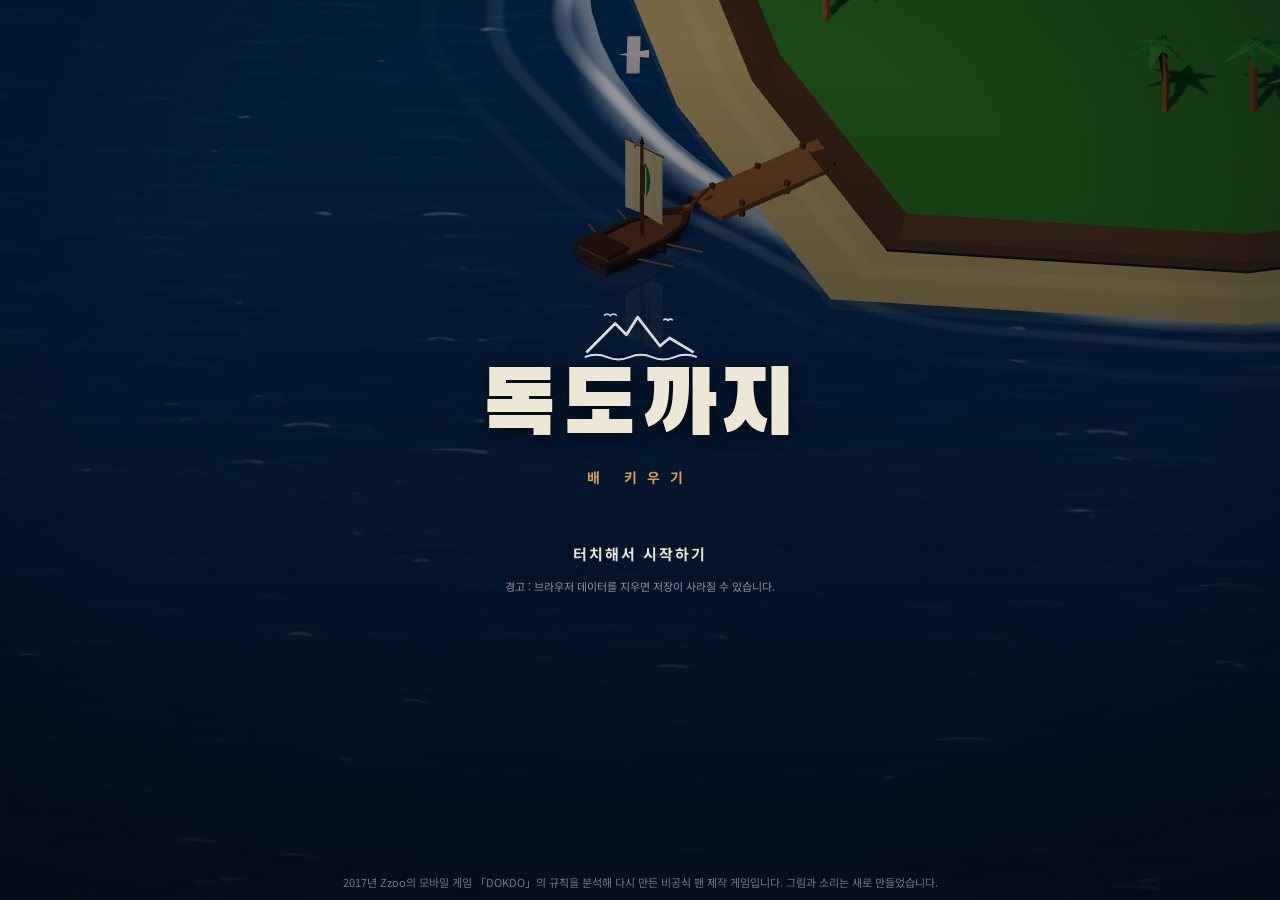
==== commit 071a15ad: "Loot magnet and simpler dark UI - Crates within ~10 original units of the ship drift in and are coll" ====
--- a/index.html
+++ b/index.html
@@ -13,229 +13,223 @@
 <style>
 :root {
   --font: 'Noto Sans KR', 'Apple SD Gothic Neo', 'Malgun Gothic', system-ui, sans-serif;
-  --title: 'Black Han Sans', 'Jua', 'Noto Sans KR', sans-serif;
-  --ink: #08121c;
-  --navy: #13263a;
-  --navy2: #1b334c;
-  --cream: #f3e9cf;
-  --muted: #a99c7e;
-  --gold: #e8b84a;
-  --gold-hi: #ffe39a;
-  --gold-lo: #8f5f17;
-  --rim: #c9993f;
-  --red: #a8231b;
+  --title: 'Noto Sans KR', 'Apple SD Gothic Neo', sans-serif;
+  --bg: rgba(13, 18, 25, 0.9);
+  --bg-solid: #10161e;
+  --card: #18212c;
+  --card-hi: #1f2a37;
+  --line: rgba(255, 255, 255, 0.08);
+  --line-hi: rgba(255, 255, 255, 0.16);
+  --text: #e7e2d7;
+  --muted: #8b939e;
+  --accent: #d4a043;
+  --accent-ink: #1c1406;
+  --blue: #2f6b93;
+  --green: #3d7f4e;
+  --red: #b0443a;
   --safe-t: env(safe-area-inset-top, 0px);
   --safe-b: env(safe-area-inset-bottom, 0px);
   --safe-l: env(safe-area-inset-left, 0px);
   --safe-r: env(safe-area-inset-right, 0px);
-  --panel-bg: linear-gradient(180deg, #1c3249 0%, #10202f 100%);
-  --panel-shadow: inset 0 0 0 2px rgba(0,0,0,0.55), inset 0 1px 0 3px rgba(255,226,150,0.08), 0 8px 20px rgba(0,0,0,0.55);
+  --shadow: 0 6px 18px rgba(0, 0, 0, 0.45);
 }
 * { box-sizing: border-box; -webkit-tap-highlight-color: transparent; }
-html, body { margin: 0; height: 100%; overflow: hidden; background: #0c3552; font-family: var(--font); color: var(--cream); user-select: none; -webkit-user-select: none; overscroll-behavior: none; }
+html, body { margin: 0; height: 100%; overflow: hidden; background: #0a2236; font-family: var(--font); color: var(--text); user-select: none; -webkit-user-select: none; overscroll-behavior: none; }
 canvas#c { position: fixed; inset: 0; width: 100%; height: 100%; touch-action: none; display: block; }
 button { font-family: var(--font); cursor: pointer; }
-.ic { display: inline-block; width: 1.15em; height: 1.15em; vertical-align: -0.22em; filter: drop-shadow(0 1px 1px rgba(0,0,0,0.6)); }
+.ic { display: inline-block; width: 1.1em; height: 1.1em; vertical-align: -0.2em; }
 .ic svg { width: 100%; height: 100%; display: block; }
-#shade { position: fixed; inset: 0; pointer-events: none; z-index: 2; background: radial-gradient(ellipse at 50% 48%, rgba(0,0,0,0) 55%, rgba(2,10,20,0.38) 85%, rgba(2,10,20,0.6) 100%); }
-
-/* 공통: 패널과 버튼 */
-.panel { background: var(--panel-bg); border: 2px solid var(--rim); border-radius: 10px; box-shadow: var(--panel-shadow); }
-.goldbtn, .rbtn.up:not(:disabled), .btn.primary, #btnUndock, .cbtn {
-  background: linear-gradient(180deg, #ffe7a0 0%, #f0b93c 45%, #c07f1c 100%);
-  color: #3a2105; border: 2px solid #5e3a0b;
-  box-shadow: inset 0 1px 0 rgba(255,255,255,0.65), inset 0 -2px 0 rgba(0,0,0,0.18), 0 3px 0 #3d2506, 0 6px 12px rgba(0,0,0,0.45);
-  text-shadow: 0 1px 0 rgba(255,240,200,0.6);
-}
-.btn, .rbtn { transition: transform .06s; }
-.btn:active:not(:disabled), .rbtn:active:not(:disabled), .cbtn:active, #btnUndock:active { transform: translateY(2px); }
+#shade { position: fixed; inset: 0; pointer-events: none; z-index: 2; background: radial-gradient(ellipse at 50% 48%, rgba(0,0,0,0) 60%, rgba(2,8,14,0.4) 100%); }
+
+/* 버튼 */
+.btn, .rbtn, .cbtn, #btnUndock, .pill, .mtab, .flag, #arenaHud button { transition: transform .06s, filter .1s; }
+.btn:active:not(:disabled), .rbtn:active:not(:disabled), .cbtn:active, #btnUndock:active, .pill:active { transform: scale(0.97); }
 
 /* 월드 위 표시 */
 #worldLayer { position: fixed; inset: 0; pointer-events: none; overflow: hidden; z-index: 3; }
-.float { position: absolute; left: 0; top: 0; font-weight: 900; font-size: 16px; white-space: nowrap; -webkit-text-stroke: 3px rgba(10,10,10,0.75); paint-order: stroke fill; }
-.ebar, #pbar { position: absolute; left: 0; top: 0; width: 58px; height: 7px; background: #120a06; border-radius: 2px; border: 1px solid #000; box-shadow: 0 0 0 1px rgba(201,153,63,0.7); }
-.ebar i, #pbar i { display: block; height: 100%; background: linear-gradient(#ff6a5a, #b3221a); border-radius: 1px; }
-.ebar span { position: absolute; left: 50%; bottom: 10px; transform: translateX(-50%); font-size: 11px; font-weight: 900; white-space: nowrap; color: #ffd6c8; -webkit-text-stroke: 3px rgba(0,0,0,0.8); paint-order: stroke fill; }
-#pbar { width: 50px; height: 6px; }
-#pbar i { background: linear-gradient(#8ef08f, #2f9e45); }
+.float { position: absolute; left: 0; top: 0; font-weight: 900; font-size: 15px; white-space: nowrap; -webkit-text-stroke: 3px rgba(0,0,0,0.7); paint-order: stroke fill; }
+.ebar, #pbar { position: absolute; left: 0; top: 0; width: 54px; height: 5px; background: rgba(0,0,0,0.65); border-radius: 3px; overflow: visible; }
+.ebar i, #pbar i { display: block; height: 100%; background: #d9584a; border-radius: 3px; }
+.ebar span { position: absolute; left: 50%; bottom: 8px; transform: translateX(-50%); font-size: 11px; font-weight: 700; white-space: nowrap; color: #f2d2cc; -webkit-text-stroke: 3px rgba(0,0,0,0.7); paint-order: stroke fill; }
+#pbar { width: 46px; }
+#pbar i { background: #6cc07a; }
 
 #steer { position: fixed; display: none; pointer-events: none; width: 0; height: 0; z-index: 3; }
-#steer::before { content: ''; position: absolute; left: -28px; top: -28px; width: 56px; height: 56px; border-radius: 50%; background: radial-gradient(rgba(255,226,150,0.12), rgba(0,0,0,0.25)); border: 2px solid rgba(232,184,74,0.6); }
-#steerDrop { position: absolute; left: 0; top: -12px; height: 24px; transform-origin: 0 50%; }
-#steerDrop::before { content: ''; position: absolute; inset: 0; background: linear-gradient(90deg, rgba(232,184,74,0.05), rgba(232,184,74,0.45)); clip-path: polygon(0 50%, 100% 15%, 100% 85%); }
-#steerDrop::after { content: ''; position: absolute; right: -15px; top: -3px; width: 30px; height: 30px; border-radius: 50%; background: radial-gradient(#ffe39a, #c9993f 60%, #6b4310); border: 2px solid #3d2506; box-shadow: 0 2px 6px rgba(0,0,0,0.5); }
+#steer::before { content: ''; position: absolute; left: -24px; top: -24px; width: 48px; height: 48px; border-radius: 50%; border: 2px solid rgba(255,255,255,0.25); background: rgba(0,0,0,0.12); }
+#steerDrop { position: absolute; left: 0; top: -10px; height: 20px; transform-origin: 0 50%; }
+#steerDrop::before { content: ''; position: absolute; inset: 0; background: rgba(255,255,255,0.18); clip-path: polygon(0 50%, 100% 20%, 100% 80%); }
+#steerDrop::after { content: ''; position: absolute; right: -12px; top: -2px; width: 24px; height: 24px; border-radius: 50%; background: rgba(255,255,255,0.75); box-shadow: 0 2px 6px rgba(0,0,0,0.4); }
 
 /* HUD */
 #hud { position: fixed; inset: 0; pointer-events: none; z-index: 5; }
-#resources { position: absolute; left: calc(6px + var(--safe-l)); top: calc(6px + var(--safe-t)); display: flex; flex-direction: column; gap: 1px; padding: 6px 10px 6px 8px; background: linear-gradient(180deg, rgba(20,36,54,0.88), rgba(10,20,31,0.88)); border: 2px solid var(--rim); border-radius: 8px; box-shadow: var(--panel-shadow); min-width: 78px; }
-.res { font-size: 13px; font-weight: 900; display: flex; align-items: center; gap: 6px; color: var(--cream); font-variant-numeric: tabular-nums; }
-.res.zero { opacity: 0.45; }
-.res.ticket { margin-top: 3px; padding-top: 4px; border-top: 1px solid rgba(201,153,63,0.4); color: #ffb08a; }
-#hpWrap { position: absolute; left: 50%; top: calc(8px + var(--safe-t)); transform: translateX(-50%); display: flex; align-items: center; }
-#lvText { position: relative; z-index: 1; width: 44px; height: 44px; border-radius: 50%; display: flex; align-items: center; justify-content: center; font-family: var(--title); font-size: 14px; color: #3a2105; background: radial-gradient(circle at 35% 30%, #fff1c0, #e8b84a 45%, #9a6a1c 100%); border: 2px solid #3d2506; box-shadow: inset 0 0 0 3px rgba(255,255,255,0.25), 0 3px 8px rgba(0,0,0,0.6); margin-right: -10px; }
-#hpBar { position: relative; width: min(44vw, 230px); height: 20px; background: #0d0806; border: 2px solid var(--rim); border-radius: 0 10px 10px 0; overflow: hidden; box-shadow: inset 0 2px 4px rgba(0,0,0,0.8), 0 3px 8px rgba(0,0,0,0.5); }
-#hpFill { height: 100%; width: 100%; background: linear-gradient(180deg, #a6f59c 0%, #3fae4d 50%, #23762f 100%); transition: width .2s; box-shadow: inset 0 -3px 0 rgba(0,0,0,0.2); }
-#hpFill.low { background: linear-gradient(180deg, #ff9b8a 0%, #d43a2c 50%, #8c1a12 100%); }
-#hpText { position: absolute; inset: 0; text-align: center; font-size: 12px; line-height: 16px; font-weight: 900; color: #fff; -webkit-text-stroke: 3px rgba(0,0,0,0.75); paint-order: stroke fill; }
-#banner { position: absolute; left: 50%; top: calc(58px + var(--safe-t)); transform: translate(-50%, -10px); opacity: 0; transition: .25s; padding: 7px 28px; font-weight: 900; font-size: 14px; white-space: nowrap; color: #fff2d6; background: linear-gradient(180deg, #c2382c, #7d1610); border-top: 2px solid var(--rim); border-bottom: 2px solid var(--rim); clip-path: polygon(0 0, 100% 0, 96% 50%, 100% 100%, 0 100%, 4% 50%); text-shadow: 0 1px 2px rgba(0,0,0,0.7); }
+#resources { position: absolute; left: calc(8px + var(--safe-l)); top: calc(8px + var(--safe-t)); display: flex; flex-direction: column; gap: 2px; padding: 8px 10px; background: var(--bg); border: 1px solid var(--line); border-radius: 12px; box-shadow: var(--shadow); min-width: 80px; }
+.res { font-size: 13px; font-weight: 700; display: flex; align-items: center; gap: 7px; font-variant-numeric: tabular-nums; }
+.res.zero { opacity: 0.4; }
+.res.ticket { margin-top: 4px; padding-top: 5px; border-top: 1px solid var(--line); }
+#hpWrap { position: absolute; left: 50%; top: calc(10px + var(--safe-t)); transform: translateX(-50%); display: flex; align-items: center; gap: 8px; padding: 6px 10px 6px 6px; background: var(--bg); border: 1px solid var(--line); border-radius: 12px; box-shadow: var(--shadow); }
+#lvText { font-size: 12px; font-weight: 900; color: var(--accent-ink); background: var(--accent); border-radius: 7px; padding: 3px 7px; }
+#hpBar { position: relative; width: min(38vw, 200px); height: 14px; background: rgba(0,0,0,0.55); border-radius: 7px; overflow: hidden; }
+#hpFill { height: 100%; width: 100%; background: #5fae6b; transition: width .2s; border-radius: 7px; }
+#hpFill.low { background: #c4493d; }
+#hpText { position: absolute; inset: 0; text-align: center; font-size: 11px; line-height: 14px; font-weight: 700; color: #fff; text-shadow: 0 1px 2px rgba(0,0,0,0.8); }
+#banner { position: absolute; left: 50%; top: calc(60px + var(--safe-t)); transform: translate(-50%, -8px); opacity: 0; transition: .25s; padding: 7px 16px; font-weight: 700; font-size: 13px; white-space: nowrap; background: rgba(110, 28, 22, 0.92); border: 1px solid rgba(255,140,120,0.25); border-radius: 10px; box-shadow: var(--shadow); }
 #banner.show { opacity: 1; transform: translate(-50%, 0); }
-#arenaHud { position: absolute; left: 50%; bottom: calc(96px + var(--safe-b)); transform: translateX(-50%); display: none; align-items: center; gap: 10px; padding: 6px 6px 6px 16px; white-space: nowrap; pointer-events: auto; background: var(--panel-bg); border: 2px solid var(--rim); border-radius: 10px; box-shadow: var(--panel-shadow); }
+#arenaHud { position: absolute; left: 50%; bottom: calc(96px + var(--safe-b)); transform: translateX(-50%); display: none; align-items: center; gap: 12px; padding: 6px 6px 6px 16px; white-space: nowrap; pointer-events: auto; background: var(--bg); border: 1px solid var(--line); border-radius: 12px; box-shadow: var(--shadow); }
 #arenaHud.show { display: flex; }
-#arenaInfo { font-family: var(--title); font-size: 20px; color: #ff7a6a; -webkit-text-stroke: 1px #2a0603; }
-#arenaHud button { border: 2px solid #2b1a0c; border-radius: 8px; background: linear-gradient(#7a5233, #4e321c); color: var(--cream); font-weight: 900; padding: 5px 12px; }
-
-#topRight { position: absolute; right: calc(6px + var(--safe-r)); top: calc(6px + var(--safe-t)); display: flex; flex-direction: column; align-items: flex-end; gap: 6px; pointer-events: auto; }
-#miniWrap { position: relative; width: 108px; height: 108px; border-radius: 50%; box-shadow: 0 4px 12px rgba(0,0,0,0.6); }
-#minimap { width: 108px; height: 108px; display: block; }
-#btnZoom { position: absolute; right: -4px; bottom: -4px; width: 32px; height: 32px; border-radius: 50%; border: 2px solid #3d2506; background: radial-gradient(circle at 35% 30%, #fff1c0, #e8b84a 45%, #9a6a1c 100%); padding: 6px; box-shadow: 0 2px 6px rgba(0,0,0,0.6); }
-#btnZoom svg path, #btnZoom svg circle { stroke: #3a2105; }
+#arenaInfo { font-size: 18px; font-weight: 900; color: #e5786b; }
+#arenaHud button { border: 1px solid var(--line-hi); border-radius: 8px; background: var(--card-hi); color: var(--text); font-weight: 700; padding: 6px 12px; }
+
+#topRight { position: absolute; right: calc(8px + var(--safe-r)); top: calc(8px + var(--safe-t)); display: flex; flex-direction: column; align-items: flex-end; gap: 6px; pointer-events: auto; }
+#miniWrap { position: relative; width: 104px; height: 104px; border-radius: 50%; box-shadow: var(--shadow); }
+#minimap { width: 104px; height: 104px; display: block; }
+#btnZoom { position: absolute; right: -2px; bottom: -2px; width: 30px; height: 30px; border-radius: 50%; border: 1px solid var(--line-hi); background: var(--bg-solid); padding: 6px; }
 #btnZoom svg { width: 100%; height: 100%; }
-.pill { border: 2px solid var(--rim); border-radius: 8px; background: linear-gradient(180deg, rgba(28,50,73,0.95), rgba(12,24,36,0.95)); color: var(--gold-hi); font-size: 12px; font-weight: 900; padding: 6px 10px; min-width: 68px; box-shadow: var(--panel-shadow); letter-spacing: 1px; }
-.pill:active { filter: brightness(1.3); }
-
-#toasts { position: absolute; left: 50%; top: calc(92px + var(--safe-t)); transform: translateX(-50%); display: flex; flex-direction: column; align-items: center; gap: 6px; width: min(92vw, 460px); }
-.toast { background: linear-gradient(180deg, rgba(28,50,73,0.96), rgba(12,24,36,0.96)); border: 1px solid var(--rim); border-left: 5px solid var(--gold); padding: 8px 16px; border-radius: 6px; font-size: 14px; font-weight: 900; text-align: center; animation: tin .25s; transition: opacity .4s, transform .4s; box-shadow: 0 6px 14px rgba(0,0,0,0.5); }
-.toast.good { border-left-color: #4fc25c; }
-.toast.warn { border-left-color: #f0a400; }
-.toast.danger { border-left-color: #e0422f; color: #ffd9cf; }
-.toast.out { opacity: 0; transform: translateY(-8px); }
-@keyframes tin { from { opacity: 0; transform: translateY(-8px); } }
+.pill { border: 1px solid var(--line); border-radius: 10px; background: var(--bg); color: var(--text); font-size: 12px; font-weight: 700; padding: 7px 10px; min-width: 64px; box-shadow: var(--shadow); }
+
+#toasts { position: absolute; left: 50%; top: calc(100px + var(--safe-t)); transform: translateX(-50%); display: flex; flex-direction: column; align-items: center; gap: 6px; width: min(92vw, 440px); }
+.toast { background: var(--bg); border: 1px solid var(--line); padding: 8px 14px; border-radius: 10px; font-size: 13px; font-weight: 700; text-align: center; animation: tin .25s; transition: opacity .4s, transform .4s; box-shadow: var(--shadow); }
+.toast::before { content: ''; display: inline-block; width: 6px; height: 6px; border-radius: 50%; background: var(--accent); margin-right: 8px; vertical-align: 2px; }
+.toast.good::before { background: #6cc07a; }
+.toast.warn::before { background: #e0a43a; }
+.toast.danger::before { background: #e0584a; }
+.toast.out { opacity: 0; transform: translateY(-6px); }
+@keyframes tin { from { opacity: 0; transform: translateY(-6px); } }
 
 #context { position: absolute; left: 0; right: 0; bottom: calc(26px + var(--safe-b)); display: flex; justify-content: center; gap: 12px; pointer-events: none; }
-.cbtn { display: none; pointer-events: auto; border-radius: 10px; padding: 12px 26px; font-size: 18px; font-weight: 900; font-family: var(--title); letter-spacing: 1px; }
-.cbtn.show { display: block; animation: pop .25s; }
-#btnArena { background: linear-gradient(180deg, #e06a5c 0%, #a8231b 55%, #6b120c 100%); color: #fff2d6; border-color: #2a0603; text-shadow: 0 1px 2px rgba(0,0,0,0.6); }
-@keyframes pop { from { transform: scale(0.7); opacity: 0; } }
-#fishing { position: absolute; left: 50%; bottom: calc(30px + var(--safe-b)); transform: translateX(-50%); padding: 6px 18px; border-radius: 8px; font-weight: 900; font-size: 14px; display: none; background: linear-gradient(180deg, rgba(28,72,56,0.95), rgba(12,40,30,0.95)); border: 2px solid #6fbf7a; color: #dfffe2; box-shadow: 0 4px 10px rgba(0,0,0,0.5); }
-#fishing.show { display: block; animation: pop .25s; }
+.cbtn { display: none; pointer-events: auto; border: 0; border-radius: 12px; padding: 13px 26px; font-size: 16px; font-weight: 900; color: var(--accent-ink); background: var(--accent); box-shadow: var(--shadow); }
+.cbtn.show { display: block; animation: pop .2s; }
+#btnArena { background: var(--red); color: #fff; }
+@keyframes pop { from { transform: scale(0.85); opacity: 0; } }
+#fishing { position: absolute; left: 50%; bottom: calc(30px + var(--safe-b)); transform: translateX(-50%); padding: 7px 16px; border-radius: 10px; font-weight: 700; font-size: 13px; display: none; background: var(--bg); border: 1px solid var(--line); box-shadow: var(--shadow); }
+#fishing.show { display: block; animation: pop .2s; }
 #pointer { position: absolute; display: none; flex-direction: column; align-items: center; transform: translate(-50%, -50%); pointer-events: none; }
-#pointer i { font-style: normal; font-size: 32px; color: var(--gold); -webkit-text-stroke: 2px #3d2506; display: block; filter: drop-shadow(0 2px 3px rgba(0,0,0,0.6)); }
-#pointer span { font-size: 11px; font-weight: 900; background: rgba(8,18,28,0.85); border: 1px solid var(--rim); padding: 1px 7px; border-radius: 4px; white-space: nowrap; color: var(--gold-hi); }
-
-#vignette { position: fixed; inset: 0; pointer-events: none; z-index: 4; opacity: 0; box-shadow: inset 0 0 140px rgba(200,0,0,0.75); }
+#pointer i { font-style: normal; font-size: 26px; color: var(--accent); text-shadow: 0 1px 4px rgba(0,0,0,0.7); display: block; }
+#pointer span { font-size: 11px; font-weight: 700; background: var(--bg); padding: 2px 7px; border-radius: 6px; white-space: nowrap; }
+
+#vignette { position: fixed; inset: 0; pointer-events: none; z-index: 4; opacity: 0; box-shadow: inset 0 0 120px rgba(190,20,10,0.6); }
 #vignette.hit { animation: vig .45s; }
 @keyframes vig { 0% { opacity: 1; } 100% { opacity: 0; } }
 
 /* 섬 메뉴 */
-#islandMenu { position: fixed; left: 50%; bottom: 0; transform: translate(-50%, 105%); width: min(100vw, 600px); height: min(62vh, 560px); z-index: 8; transition: transform .3s ease; display: flex; flex-direction: column; padding-bottom: var(--safe-b); }
+#islandMenu { position: fixed; left: 50%; bottom: 0; transform: translate(-50%, 105%); width: min(100vw, 600px); height: min(62vh, 560px); z-index: 8; transition: transform .3s ease; display: flex; flex-direction: column; background: var(--bg-solid); border: 1px solid var(--line); border-bottom: 0; border-radius: 16px 16px 0 0; box-shadow: 0 -8px 30px rgba(0,0,0,0.5); padding-bottom: var(--safe-b); overflow: hidden; }
 #islandMenu.open { transform: translate(-50%, 0); }
-#menuTop { display: flex; align-items: flex-end; justify-content: space-between; padding: 0 10px 8px; gap: 8px; }
-#menuName { display: inline-block; font-family: var(--title); font-size: 22px; color: var(--gold-hi); padding: 4px 24px 4px 14px; background: linear-gradient(180deg, #c2382c, #7d1610); border-top: 2px solid var(--rim); border-bottom: 2px solid var(--rim); clip-path: polygon(0 0, 100% 0, 94% 50%, 100% 100%, 0 100%); text-shadow: 0 2px 2px rgba(0,0,0,0.7); }
-#menuStat { display: flex; gap: 10px; align-items: center; font-size: 13px; margin-top: 4px; font-weight: 900; -webkit-text-stroke: 3px rgba(0,0,0,0.7); paint-order: stroke fill; }
-#menuCoins { font-size: 16px; color: var(--gold-hi); }
-#menuRepair { color: #a6f59c; }
-#btnUndock { border-radius: 10px; font-weight: 900; font-size: 16px; padding: 8px 16px; font-family: var(--title); letter-spacing: 1px; }
-#menuTabs { display: flex; gap: 4px; padding: 0 8px; }
-.mtab { flex: 1; border: 2px solid #2b1a0c; border-bottom: 0; border-radius: 10px 10px 0 0; background: linear-gradient(180deg, #6b4a2e, #3e2716); color: #f0dcae; font-weight: 400; font-size: 16px; padding: 9px 0 7px; font-family: var(--title); letter-spacing: 1px; box-shadow: inset 0 1px 0 rgba(255,220,160,0.25); text-shadow: 0 1px 0 #000, 0 0 4px rgba(0,0,0,0.8); }
-.mtab.on { background: linear-gradient(180deg, #284566, #13263a); color: var(--gold-hi); border-color: var(--rim); position: relative; top: 2px; }
-#menuBody { flex: 1; overflow-y: auto; padding: 10px 10px 14px; display: flex; flex-direction: column; gap: 8px; -webkit-overflow-scrolling: touch; touch-action: pan-y; background: linear-gradient(180deg, #13263a, #0a1622); border: 2px solid var(--rim); border-bottom: 0; box-shadow: inset 0 0 0 2px rgba(0,0,0,0.5), inset 0 10px 24px rgba(0,0,0,0.4); }
-.row { display: flex; align-items: center; gap: 8px; border-radius: 8px; padding: 8px 8px 8px 12px; color: var(--cream); min-height: 60px; background: linear-gradient(180deg, #213b56, #172b40); border: 1px solid rgba(201,153,63,0.45); box-shadow: inset 0 1px 0 rgba(255,226,150,0.12), 0 2px 4px rgba(0,0,0,0.4); }
+#menuTop { display: flex; align-items: center; justify-content: space-between; padding: 14px 14px 8px; gap: 8px; }
+#menuName { font-size: 20px; font-weight: 900; }
+#menuStat { display: flex; gap: 12px; align-items: center; font-size: 13px; margin-top: 2px; font-weight: 700; color: var(--muted); }
+#menuCoins { color: var(--text); }
+#menuRepair { color: #7fc48a; }
+#btnUndock { border: 0; border-radius: 10px; font-weight: 900; font-size: 14px; padding: 10px 16px; color: var(--accent-ink); background: var(--accent); }
+#menuTabs { display: flex; gap: 0; padding: 0 14px; border-bottom: 1px solid var(--line); }
+.mtab { flex: 1; border: 0; background: none; color: var(--muted); font-weight: 700; font-size: 14px; padding: 10px 0; border-bottom: 2px solid transparent; margin-bottom: -1px; }
+.mtab.on { color: var(--text); border-bottom-color: var(--accent); }
+#menuBody { flex: 1; overflow-y: auto; padding: 12px 12px 16px; display: flex; flex-direction: column; gap: 8px; -webkit-overflow-scrolling: touch; touch-action: pan-y; }
+.row { display: flex; align-items: center; gap: 10px; border-radius: 12px; padding: 10px 10px 10px 12px; min-height: 60px; background: var(--card); border: 1px solid var(--line); }
 .rinfo { flex: 1; min-width: 0; }
-.rname { font-weight: 900; font-size: 15px; color: #fff4dc; }
-.lv { font-family: var(--title); color: var(--gold); font-weight: 400; margin-left: 4px; }
-.lv.off { color: #7f8a96; }
-.rdesc { font-size: 12px; color: #b8b09a; margin-top: 2px; }
-.rcost { display: flex; flex-wrap: wrap; gap: 3px; justify-content: flex-end; max-width: 46%; }
-.chip { display: inline-flex; align-items: center; gap: 3px; background: rgba(0,0,0,0.35); border: 1px solid rgba(201,153,63,0.35); padding: 2px 6px; border-radius: 6px; font-size: 12px; font-weight: 900; white-space: nowrap; color: var(--cream); }
-.chip.lack { color: #ff8d7d; border-color: rgba(224,66,47,0.6); background: rgba(120,20,10,0.35); }
-.chips { display: inline-flex; flex-wrap: wrap; gap: 4px; justify-content: center; margin-top: 6px; }
-.rbtn { flex: 0 0 auto; min-width: 74px; border-radius: 8px; padding: 9px 8px; font-weight: 900; font-size: 14px; color: #fff; display: flex; flex-direction: column; align-items: center; line-height: 1.15; touch-action: none; border: 2px solid #0b2a42; background: linear-gradient(180deg, #6fc0ef 0%, #2a7fb8 50%, #17507a 100%); box-shadow: inset 0 1px 0 rgba(255,255,255,0.5), 0 3px 0 #0a2235, 0 5px 10px rgba(0,0,0,0.4); text-shadow: 0 1px 1px rgba(0,0,0,0.5); }
+.rname { font-weight: 900; font-size: 14px; }
+.lv { color: var(--accent); font-weight: 700; margin-left: 4px; font-size: 13px; }
+.lv.off { color: var(--muted); }
+.rdesc { font-size: 12px; color: var(--muted); margin-top: 3px; }
+.rcost { display: flex; flex-wrap: wrap; gap: 4px; justify-content: flex-end; max-width: 46%; }
+.chip { display: inline-flex; align-items: center; gap: 3px; background: rgba(0,0,0,0.3); padding: 3px 7px; border-radius: 7px; font-size: 12px; font-weight: 700; white-space: nowrap; color: var(--text); }
+.chip.lack { color: #e98276; }
+.chips { display: inline-flex; flex-wrap: wrap; gap: 6px; justify-content: center; margin-top: 6px; }
+.rbtn { flex: 0 0 auto; min-width: 74px; border: 0; border-radius: 10px; padding: 9px 8px; font-weight: 900; font-size: 13px; color: #fff; display: flex; flex-direction: column; align-items: center; line-height: 1.2; touch-action: none; background: var(--blue); }
 .rbtn span { white-space: nowrap; }
-.rbtn small { font-size: 10px; font-weight: 900; opacity: 0.9; }
-.rbtn:disabled { background: linear-gradient(180deg, #3a3f45, #262a2e); color: #7d838a; border-color: #15181b; box-shadow: inset 0 1px 0 rgba(255,255,255,0.08); text-shadow: none; }
-.rbtn.up { min-width: 96px; }
-.rbtn.sell:not(:disabled) { background: linear-gradient(180deg, #8de38f 0%, #3c9e46 50%, #22682b 100%); border-color: #123a17; box-shadow: inset 0 1px 0 rgba(255,255,255,0.5), 0 3px 0 #0d2a11, 0 5px 10px rgba(0,0,0,0.4); }
-.mhead { display: flex; justify-content: space-between; align-items: center; color: var(--gold-hi); font-size: 13px; font-weight: 900; padding: 0 2px; flex-wrap: wrap; gap: 4px; }
-.mhead .tip { font-size: 11px; color: var(--muted); font-weight: 400; }
+.rbtn small { font-size: 10px; font-weight: 700; opacity: 0.75; }
+.rbtn:disabled { background: #252d37; color: #5d6670; }
+.rbtn.up { min-width: 92px; }
+.rbtn.up:not(:disabled) { background: var(--accent); color: var(--accent-ink); }
+.rbtn.sell:not(:disabled) { background: var(--green); }
+.mhead { display: flex; justify-content: space-between; align-items: center; font-size: 12px; font-weight: 700; color: var(--muted); padding: 0 2px; flex-wrap: wrap; gap: 4px; }
+.mhead b { color: var(--text); }
+.mhead .tip { font-size: 11px; font-weight: 400; }
 .mrow { padding-left: 8px; }
-.gicon { position: relative; width: 46px; height: 42px; flex: 0 0 46px; border-radius: 8px; background: radial-gradient(rgba(255,226,150,0.12), rgba(0,0,0,0.3)); border: 1px solid rgba(201,153,63,0.3); }
-.gicon svg { width: 32px; height: 32px; display: block; margin: 3px auto 0; filter: drop-shadow(0 2px 2px rgba(0,0,0,0.6)); }
-.gicon .stock { position: absolute; right: 2px; bottom: -1px; font-size: 11px; font-weight: 900; color: var(--gold-hi); -webkit-text-stroke: 2px #000; paint-order: stroke fill; }
+.gicon { position: relative; width: 44px; height: 42px; flex: 0 0 44px; border-radius: 10px; background: rgba(0,0,0,0.25); }
+.gicon svg { width: 30px; height: 30px; display: block; margin: 4px auto 0; }
+.gicon .stock { position: absolute; right: 3px; bottom: 0; font-size: 10px; font-weight: 700; color: var(--muted); }
 .ginfo { flex: 1; min-width: 0; }
-.gauge { position: relative; height: 7px; background: #07101a; border: 1px solid rgba(201,153,63,0.5); border-radius: 2px; margin: 5px 0 3px; overflow: hidden; max-width: 180px; }
-.gauge i { position: absolute; left: 0; top: 0; bottom: 0; }
-.gauge .maxg { background: rgba(255,255,255,0.12); }
-.gauge .cur { background: linear-gradient(#ffe39a, #c9993f); }
-.aicon { width: 42px; height: 42px; flex: 0 0 42px; border-radius: 50%; background: radial-gradient(#2c4d70, #10202f) center/70% no-repeat; border: 2px solid var(--rim); background-size: 70%; background-repeat: no-repeat; background-position: center; background-color: #1a3550; }
+.gauge { position: relative; height: 4px; background: rgba(0,0,0,0.4); border-radius: 2px; margin: 6px 0 3px; overflow: hidden; max-width: 170px; }
+.gauge i { position: absolute; left: 0; top: 0; bottom: 0; border-radius: 2px; }
+.gauge .maxg { background: rgba(255,255,255,0.1); }
+.gauge .cur { background: var(--accent); }
+.aicon { width: 40px; height: 40px; flex: 0 0 40px; border-radius: 10px; background-color: rgba(0,0,0,0.3); background-size: 68%; background-repeat: no-repeat; background-position: center; }
 .a-escort { background-image: url("data:image/svg+xml,%3Csvg xmlns='http://www.w3.org/2000/svg' viewBox='0 0 20 20'%3E%3Cpath d='M2 13 L18 13 L15 17 L5 17 Z' fill='%23a0693a'/%3E%3Cpath d='M10 3 L10 12 L4 12 Z' fill='%23e4dcc3'/%3E%3Cpath d='M10 4 L10 12 L15 12 Z' fill='%23cdbf9e'/%3E%3C/svg%3E"); }
-.a-seagull { background-image: url("data:image/svg+xml,%3Csvg xmlns='http://www.w3.org/2000/svg' viewBox='0 0 20 20'%3E%3Cpath d='M1 8 Q5 4 10 10 Q15 4 19 8 Q15 7 10 13 Q5 7 1 8 Z' fill='%23ffffff'/%3E%3C/svg%3E"); }
-.a-nessy { background-image: url("data:image/svg+xml,%3Csvg xmlns='http://www.w3.org/2000/svg' viewBox='0 0 20 20'%3E%3Cpath d='M3 16 Q6 11 9 16 Q12 11 15 16 L13 6 Q13 3 16 3 Q18 3 18 5 L15 6 L16 16 Z' fill='%235fbf7a'/%3E%3C/svg%3E"); }
-.a-pickup { background-image: url("data:image/svg+xml,%3Csvg xmlns='http://www.w3.org/2000/svg' viewBox='0 0 20 20'%3E%3Cpath d='M2 12 L18 12 L15 16 L5 16 Z' fill='%23f2c230'/%3E%3Ccircle cx='10' cy='7' r='3' fill='%23a0693a'/%3E%3C/svg%3E"); }
+.a-seagull { background-image: url("data:image/svg+xml,%3Csvg xmlns='http://www.w3.org/2000/svg' viewBox='0 0 20 20'%3E%3Cpath d='M1 8 Q5 4 10 10 Q15 4 19 8 Q15 7 10 13 Q5 7 1 8 Z' fill='%23e7e2d7'/%3E%3C/svg%3E"); }
+.a-nessy { background-image: url("data:image/svg+xml,%3Csvg xmlns='http://www.w3.org/2000/svg' viewBox='0 0 20 20'%3E%3Cpath d='M3 16 Q6 11 9 16 Q12 11 15 16 L13 6 Q13 3 16 3 Q18 3 18 5 L15 6 L16 16 Z' fill='%235fae6b'/%3E%3C/svg%3E"); }
+.a-pickup { background-image: url("data:image/svg+xml,%3Csvg xmlns='http://www.w3.org/2000/svg' viewBox='0 0 20 20'%3E%3Cpath d='M2 12 L18 12 L15 16 L5 16 Z' fill='%23d4a043'/%3E%3Ccircle cx='10' cy='7' r='3' fill='%23a0693a'/%3E%3C/svg%3E"); }
 
 /* 팝업 */
-.overlay { position: fixed; inset: 0; z-index: 20; display: none; align-items: center; justify-content: center; background: radial-gradient(rgba(2,10,20,0.55), rgba(2,8,14,0.85)); padding: 16px; }
+.overlay { position: fixed; inset: 0; z-index: 20; display: none; align-items: center; justify-content: center; background: rgba(4, 8, 12, 0.7); padding: 16px; }
 .overlay.show { display: flex; }
-#modalBox { position: relative; color: var(--cream); border-radius: 12px; padding: 30px 18px 18px; width: min(92vw, 420px); max-height: 90vh; overflow-y: auto; text-align: center; animation: pop .2s; user-select: text; background: var(--panel-bg); border: 3px solid var(--rim); box-shadow: inset 0 0 0 2px rgba(0,0,0,0.6), inset 0 0 0 5px rgba(201,153,63,0.25), 0 14px 40px rgba(0,0,0,0.7); }
+#modalBox { color: var(--text); border-radius: 16px; padding: 22px 18px 18px; width: min(92vw, 400px); max-height: 90vh; overflow-y: auto; text-align: center; animation: pop .18s; user-select: text; background: var(--bg-solid); border: 1px solid var(--line-hi); box-shadow: 0 16px 40px rgba(0,0,0,0.6); }
 .mapModal #modalBox { width: min(96vw, 560px); }
-#modalBox h2 { font-family: var(--title); font-weight: 400; font-size: 24px; margin: -14px auto 12px; color: var(--gold-hi); display: inline-block; padding: 6px 30px; background: linear-gradient(180deg, #c2382c, #7d1610); border-top: 2px solid var(--rim); border-bottom: 2px solid var(--rim); clip-path: polygon(0 0, 100% 0, 95% 50%, 100% 100%, 0 100%, 5% 50%); text-shadow: 0 2px 2px rgba(0,0,0,0.7); letter-spacing: 1px; }
-#modalBox p { margin: 8px 0; line-height: 1.55; font-size: 15px; }
-#modalBox .sub { font-size: 13px; color: var(--muted); }
-#modalBox textarea { width: 100%; height: 110px; font-size: 12px; font-family: monospace; border-radius: 6px; border: 1px solid var(--rim); padding: 8px; word-break: break-all; background: #07101a; color: var(--cream); }
+#modalBox h2 { font-size: 20px; font-weight: 900; margin: 0 0 12px; }
+#modalBox h2::after { content: ''; display: block; width: 28px; height: 3px; border-radius: 2px; background: var(--accent); margin: 10px auto 0; }
+#modalBox p { margin: 8px 0; line-height: 1.55; font-size: 14px; }
+#modalBox .sub { font-size: 12px; color: var(--muted); }
+#modalBox textarea { width: 100%; height: 110px; font-size: 12px; font-family: monospace; border-radius: 10px; border: 1px solid var(--line-hi); padding: 8px; word-break: break-all; background: #0a0f15; color: var(--text); }
 .btns { display: flex; gap: 8px; justify-content: center; margin-top: 16px; }
 .btns.col { flex-direction: column; }
-.btn { border-radius: 10px; padding: 11px 18px; font-size: 15px; font-weight: 900; color: var(--cream); border: 2px solid #2b1a0c; background: linear-gradient(180deg, #8a603c, #5a3a22 55%, #3e2716); box-shadow: inset 0 1px 0 rgba(255,220,160,0.35), 0 3px 0 #1d1108, 0 5px 10px rgba(0,0,0,0.4); text-shadow: 0 1px 1px rgba(0,0,0,0.6); }
-.btn.primary { font-family: var(--title); font-weight: 400; font-size: 17px; letter-spacing: 1px; }
-.btn.danger { background: linear-gradient(180deg, #e06a5c, #a8231b 55%, #6b120c); border-color: #2a0603; color: #fff2d6; }
-.btn small { display: block; font-size: 11px; font-weight: 400; opacity: 0.85; font-family: var(--font); letter-spacing: 0; }
-.btn:disabled { filter: grayscale(0.9) brightness(0.6); }
+.btn { border: 1px solid var(--line-hi); border-radius: 12px; padding: 12px 18px; font-size: 14px; font-weight: 700; color: var(--text); background: var(--card-hi); }
+.btn.primary { border: 0; background: var(--accent); color: var(--accent-ink); font-weight: 900; }
+.btn.danger { border: 0; background: var(--red); color: #fff; }
+.btn small { display: block; font-size: 11px; font-weight: 400; opacity: 0.75; margin-top: 2px; }
+.btn:disabled { opacity: 0.35; }
 .btns.col .btn { width: 100%; }
-.help { text-align: left; font-size: 13px; background: rgba(0,0,0,0.25); border: 1px solid rgba(201,153,63,0.3); border-radius: 8px; padding: 6px 12px; }
-.help p { font-size: 13px !important; margin: 6px 0 !important; }
-.help b { color: var(--gold-hi); }
-#mapCanvas { width: 100%; display: block; border-radius: 6px; border: 2px solid var(--rim); box-shadow: inset 0 0 20px rgba(0,0,0,0.6); }
-.ending .flagbig { width: 120px; height: 80px; margin: 4px auto 8px; border-radius: 2px; border: 3px solid var(--rim); box-shadow: 0 4px 12px rgba(0,0,0,0.6); background: #fff url("data:image/svg+xml,%3Csvg xmlns='http://www.w3.org/2000/svg' viewBox='-36 -24 72 48'%3E%3Cg transform='rotate(33.69)'%3E%3Cpath d='M-12 0 A12 12 0 0 1 12 0 A6 6 0 0 1 0 0 A6 6 0 0 0 -12 0' fill='%23cd2e3a'/%3E%3Cpath d='M-12 0 A12 12 0 0 0 12 0 A6 6 0 0 0 0 0 A6 6 0 0 1 -12 0' fill='%230047a0'/%3E%3C/g%3E%3C/svg%3E") center/contain no-repeat; }
+.help { text-align: left; font-size: 13px; }
+.help p { font-size: 13px !important; margin: 8px 0 !important; color: #c9c3b6; }
+.help b { color: var(--text); }
+#mapCanvas { width: 100%; display: block; border-radius: 12px; }
+.ending .flagbig { width: 112px; height: 74px; margin: 4px auto 10px; border-radius: 4px; box-shadow: var(--shadow); background: #fff url("data:image/svg+xml,%3Csvg xmlns='http://www.w3.org/2000/svg' viewBox='-36 -24 72 48'%3E%3Cg transform='rotate(33.69)'%3E%3Cpath d='M-12 0 A12 12 0 0 1 12 0 A6 6 0 0 1 0 0 A6 6 0 0 0 -12 0' fill='%23cd2e3a'/%3E%3Cpath d='M-12 0 A12 12 0 0 0 12 0 A6 6 0 0 0 0 0 A6 6 0 0 1 -12 0' fill='%230047a0'/%3E%3C/g%3E%3C/svg%3E") center/contain no-repeat; }
 .flags { display: flex; flex-wrap: wrap; gap: 10px; justify-content: center; margin: 10px 0; }
-.flag { border: 2px solid #2b1a0c; background: linear-gradient(180deg, #8a603c, #4e321c); border-radius: 8px; padding: 6px; display: flex; flex-direction: column; align-items: center; gap: 4px; font-weight: 900; color: var(--cream); box-shadow: 0 3px 0 #1d1108, 0 5px 10px rgba(0,0,0,0.4); }
-.flag:active, .flag:hover { border-color: var(--gold); filter: brightness(1.15); }
-.flag canvas { border-radius: 2px; border: 2px solid rgba(0,0,0,0.5); }
+.flag { border: 1px solid var(--line-hi); background: var(--card); border-radius: 12px; padding: 8px; display: flex; flex-direction: column; align-items: center; gap: 6px; font-weight: 700; font-size: 12px; color: var(--text); }
+.flag:hover, .flag:active { border-color: var(--accent); }
+.flag canvas { border-radius: 6px; }
 .tuto { display: flex; flex-direction: column; gap: 8px; text-align: left; }
-.tuto div { background: rgba(0,0,0,0.3); border: 1px solid rgba(201,153,63,0.35); border-radius: 8px; padding: 8px 12px; display: flex; flex-direction: column; }
-.tuto b { color: var(--gold-hi); }
-.tuto span { font-size: 13px; color: #cfc3a6; }
+.tuto div { background: var(--card); border: 1px solid var(--line); border-radius: 10px; padding: 10px 12px; display: flex; flex-direction: column; gap: 2px; }
+.tuto span { font-size: 12px; color: var(--muted); }
 .capflag { display: flex; justify-content: center; gap: 18px; margin: 6px 0; }
 .capflag .from { animation: flipout 1.2s forwards; }
 .capflag .to { animation: flipin 1.2s forwards; }
 @keyframes flipout { 0%, 50% { transform: scaleX(1); opacity: 1; } 75% { transform: scaleX(0); opacity: 0.3; } 100% { transform: scaleX(0.6); opacity: 0.25; } }
-@keyframes flipin { 0%, 60% { transform: scaleX(0); } 85% { transform: scaleX(1.15); } 100% { transform: scaleX(1); } }
-.capflag canvas { border-radius: 2px; border: 3px solid var(--rim); box-shadow: 0 4px 12px rgba(0,0,0,0.6); }
-.islname { font-family: var(--title); font-size: 24px; color: var(--gold-hi); margin: 4px 0 !important; }
-.chips.big .chip { font-size: 16px; padding: 4px 10px; }
+@keyframes flipin { 0%, 60% { transform: scaleX(0); } 85% { transform: scaleX(1.1); } 100% { transform: scaleX(1); } }
+.capflag canvas { border-radius: 6px; box-shadow: var(--shadow); }
+.islname { font-size: 20px; font-weight: 900; margin: 6px 0 !important; }
+.chips.big .chip { font-size: 15px; padding: 5px 10px; }
 .daily { display: grid; grid-template-columns: repeat(5, 1fr); gap: 6px; }
-.day { background: rgba(0,0,0,0.3); border: 1px solid rgba(201,153,63,0.3); border-radius: 8px; padding: 6px 2px; display: flex; flex-direction: column; align-items: center; font-weight: 900; font-size: 13px; gap: 2px; }
+.day { background: var(--card); border: 1px solid var(--line); border-radius: 10px; padding: 7px 2px; display: flex; flex-direction: column; align-items: center; font-weight: 700; font-size: 12px; gap: 3px; }
 .day small { font-size: 10px; color: var(--muted); }
 .day.got { opacity: 0.35; }
-.day.on { background: linear-gradient(180deg, #6b4a1a, #3d2a0c); border: 2px solid var(--gold); box-shadow: 0 0 12px rgba(232,184,74,0.5); }
-.kills { font-family: var(--title); font-size: 44px; color: #ff7a6a; margin: 0 !important; -webkit-text-stroke: 2px #2a0603; }
+.day.on { border-color: var(--accent); background: #2a2416; }
+.kills { font-size: 40px; font-weight: 900; color: #e5786b; margin: 0 !important; }
 
 /* 타이틀 */
-#title { background: radial-gradient(ellipse at 50% 40%, rgba(6,24,40,0.35), rgba(2,8,14,0.88)); flex-direction: column; text-align: center; cursor: pointer; }
-#logo { display: flex; flex-direction: column; align-items: center; filter: drop-shadow(0 8px 16px rgba(0,0,0,0.7)); }
-#logo svg { width: 150px; height: 70px; }
-#logo svg path { stroke: var(--gold-hi); }
-#logo h1 { font-family: var(--title); font-weight: 400; font-size: clamp(58px, 17vw, 100px); margin: 0; line-height: 1.05; letter-spacing: 6px; background: linear-gradient(180deg, #fff6d0 0%, #ffd56a 40%, #c98a1e 70%, #8f5f17 100%); -webkit-background-clip: text; background-clip: text; color: transparent; -webkit-text-stroke: 2px #2b1a06; }
-#logo .subt { font-family: var(--title); font-size: clamp(18px, 5.5vw, 26px); margin-top: 8px; padding: 6px 34px; letter-spacing: 8px; color: #fff2d6; background: linear-gradient(180deg, #c2382c, #7d1610); border-top: 2px solid var(--rim); border-bottom: 2px solid var(--rim); clip-path: polygon(0 0, 100% 0, 94% 50%, 100% 100%, 0 100%, 6% 50%); }
-#touchStart { margin-top: 46px; font-family: var(--title); font-size: 22px; color: var(--gold-hi); letter-spacing: 2px; animation: blink 1.4s infinite; -webkit-text-stroke: 1px #2b1a06; }
+#title { background: linear-gradient(180deg, rgba(4,10,16,0.35), rgba(4,10,16,0.85)); flex-direction: column; text-align: center; cursor: pointer; }
+#logo { display: flex; flex-direction: column; align-items: center; }
+#logo svg { width: 120px; height: 56px; opacity: 0.85; }
+#logo h1 { font-family: 'Black Han Sans', var(--title); font-weight: 400; font-size: clamp(54px, 16vw, 90px); margin: 0; line-height: 1.05; letter-spacing: 4px; color: #efe7d5; text-shadow: 0 4px 18px rgba(0,0,0,0.6); }
+#logo .subt { font-size: 14px; font-weight: 700; margin-top: 10px; letter-spacing: 10px; color: var(--accent); }
+#touchStart { margin-top: 56px; font-size: 15px; font-weight: 700; color: var(--text); letter-spacing: 2px; animation: blink 1.6s infinite; }
 @keyframes blink { 50% { opacity: 0.3; } }
-#title .hint { margin-top: 18px; font-size: 12px; color: var(--muted); }
+#title .hint { margin-top: 14px; font-size: 11px; color: var(--muted); }
 #title .credit { position: absolute; bottom: calc(10px + var(--safe-b)); font-size: 11px; color: var(--muted); opacity: 0.8; padding: 0 12px; }
 
 body.menuopen #topRight, body.menuopen #hpWrap, body.menuopen #banner, body.menuopen #pointer, body.menuopen #fishing { display: none !important; }
 body.intitle #hud, body.intitle #worldLayer, body.intitle #islandMenu { display: none; }
-#noWebgl { display: none; position: fixed; inset: 0; z-index: 50; background: #0c3552; align-items: center; justify-content: center; text-align: center; padding: 24px; font-size: 16px; }
+#noWebgl { display: none; position: fixed; inset: 0; z-index: 50; background: #0a2236; align-items: center; justify-content: center; text-align: center; padding: 24px; font-size: 16px; }
 
 @media (orientation: landscape) and (max-height: 640px) {
-  #islandMenu { left: auto; right: 0; top: 0; bottom: 0; height: 100%; width: min(58vw, 560px); transform: translateX(105%); padding-top: calc(6px + var(--safe-t)); padding-right: var(--safe-r); }
+  #islandMenu { left: auto; right: 0; top: 0; bottom: 0; height: 100%; width: min(58vw, 560px); transform: translateX(105%); border-radius: 16px 0 0 16px; border-bottom: 1px solid var(--line); padding-top: var(--safe-t); padding-right: var(--safe-r); }
   #islandMenu.open { transform: translateX(0); }
-  #menuTop { padding-top: 4px; }
 }
 @media (max-height: 480px) {
   #resources .res { font-size: 11px; }
-  #miniWrap, #minimap { width: 86px; height: 86px; }
+  #miniWrap, #minimap { width: 84px; height: 84px; }
   #title .hint { display: none; }
 }
 @media (max-width: 380px) {
   .rcost { max-width: 40%; }
-  .rbtn { min-width: 64px; font-size: 13px; }
+  .rbtn { min-width: 64px; font-size: 12px; }
 }
 </style>
 </head>
